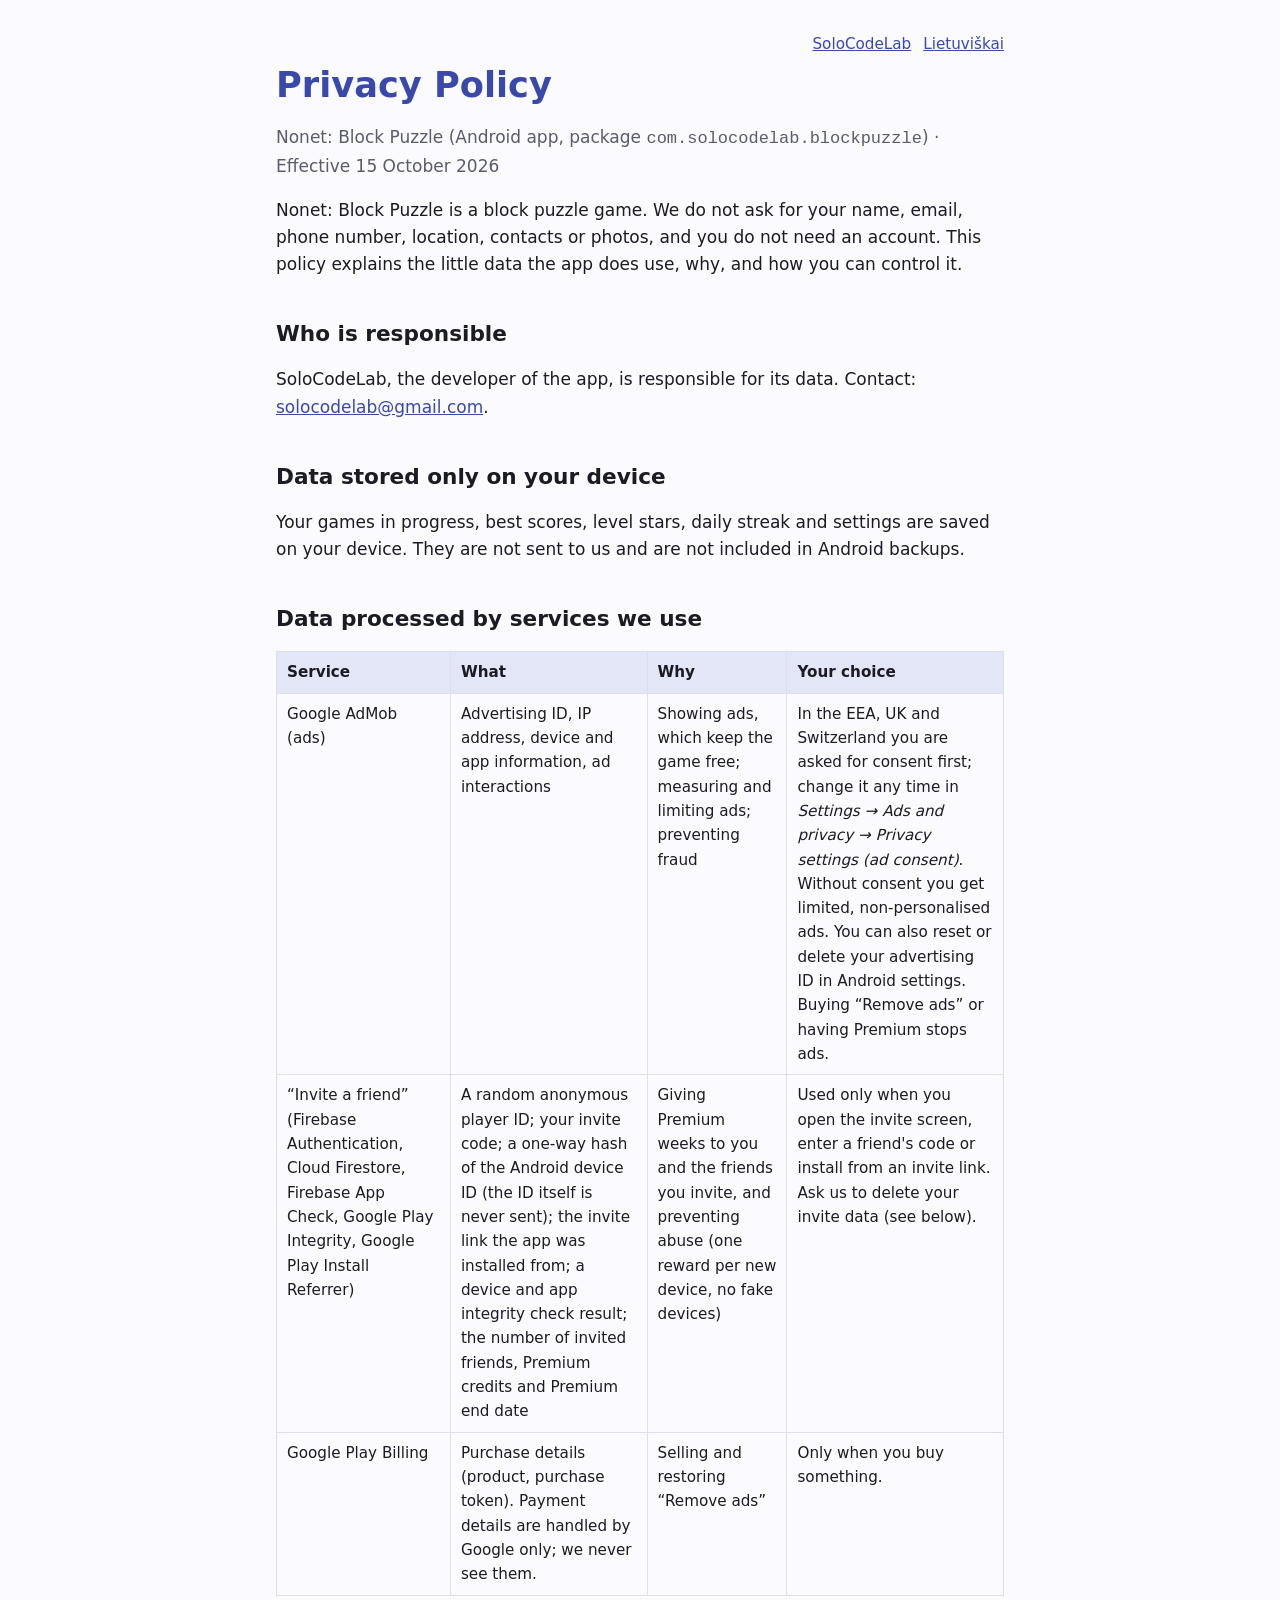
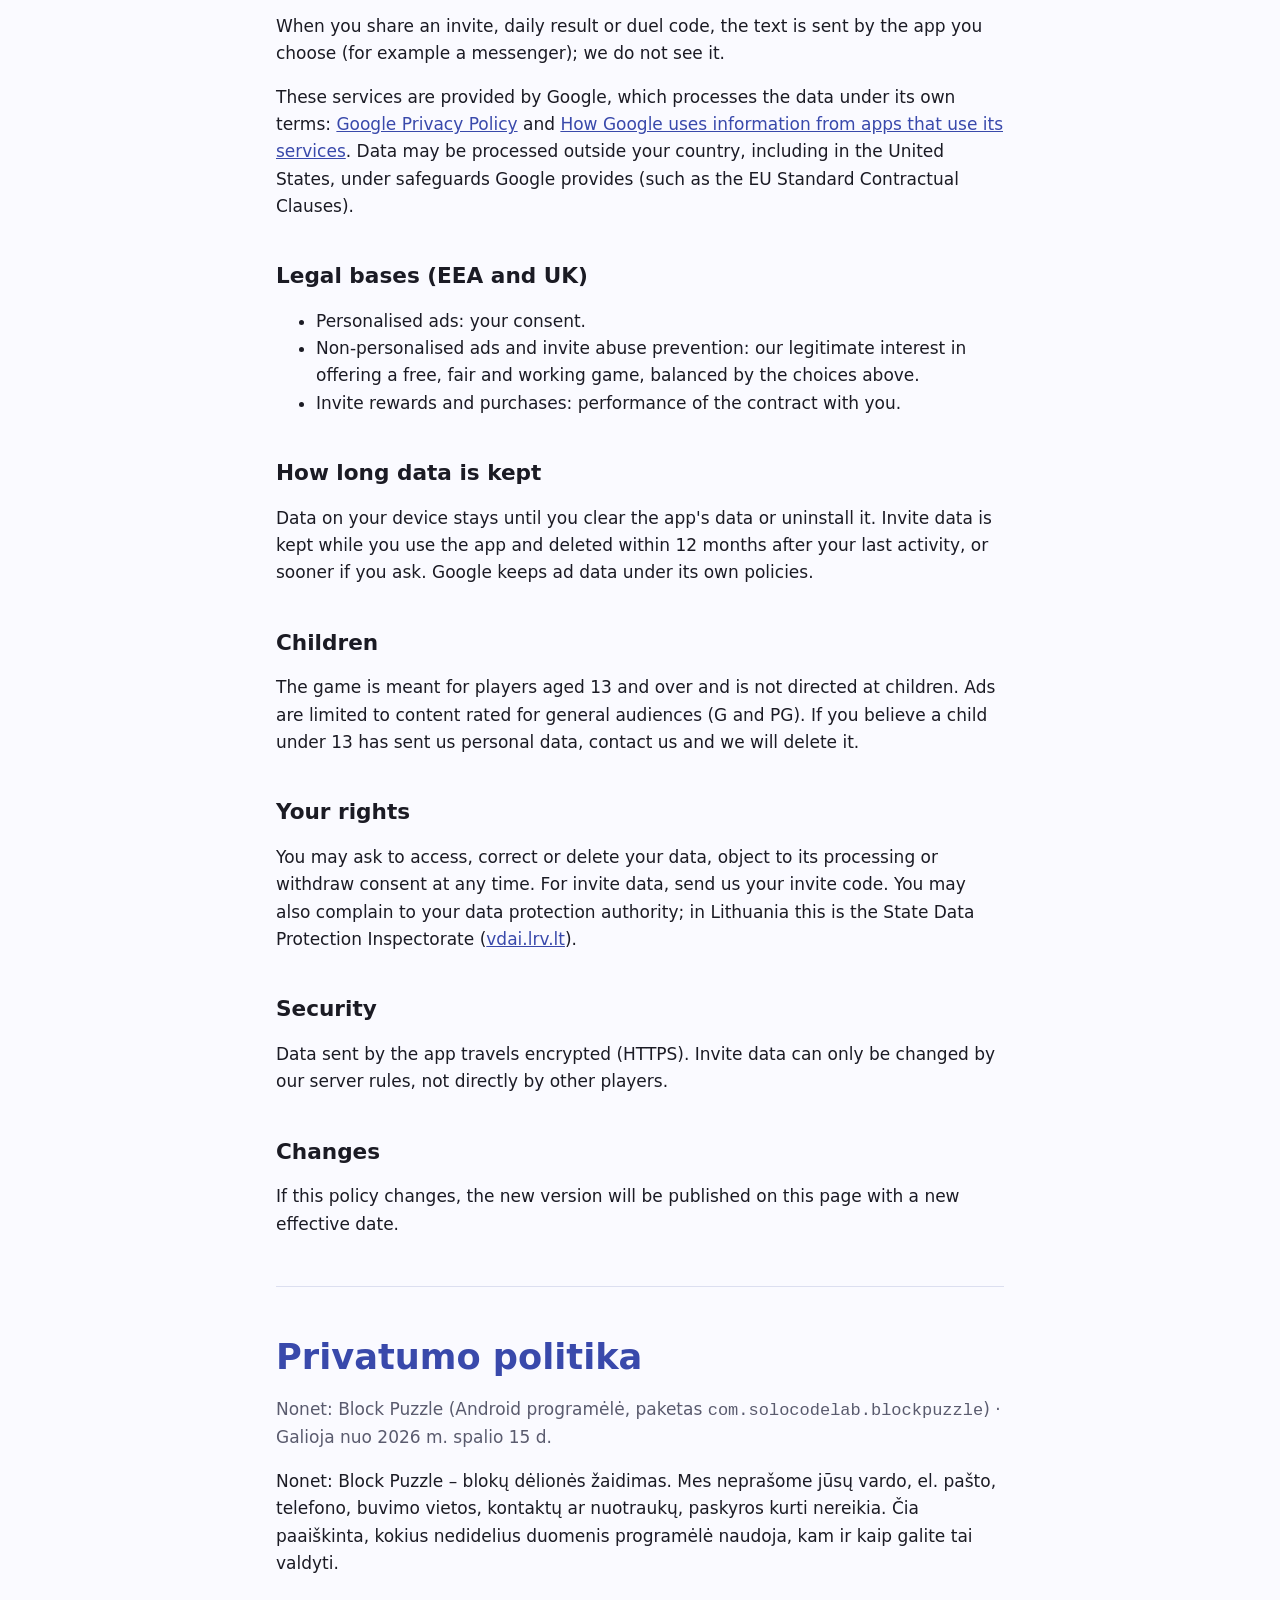
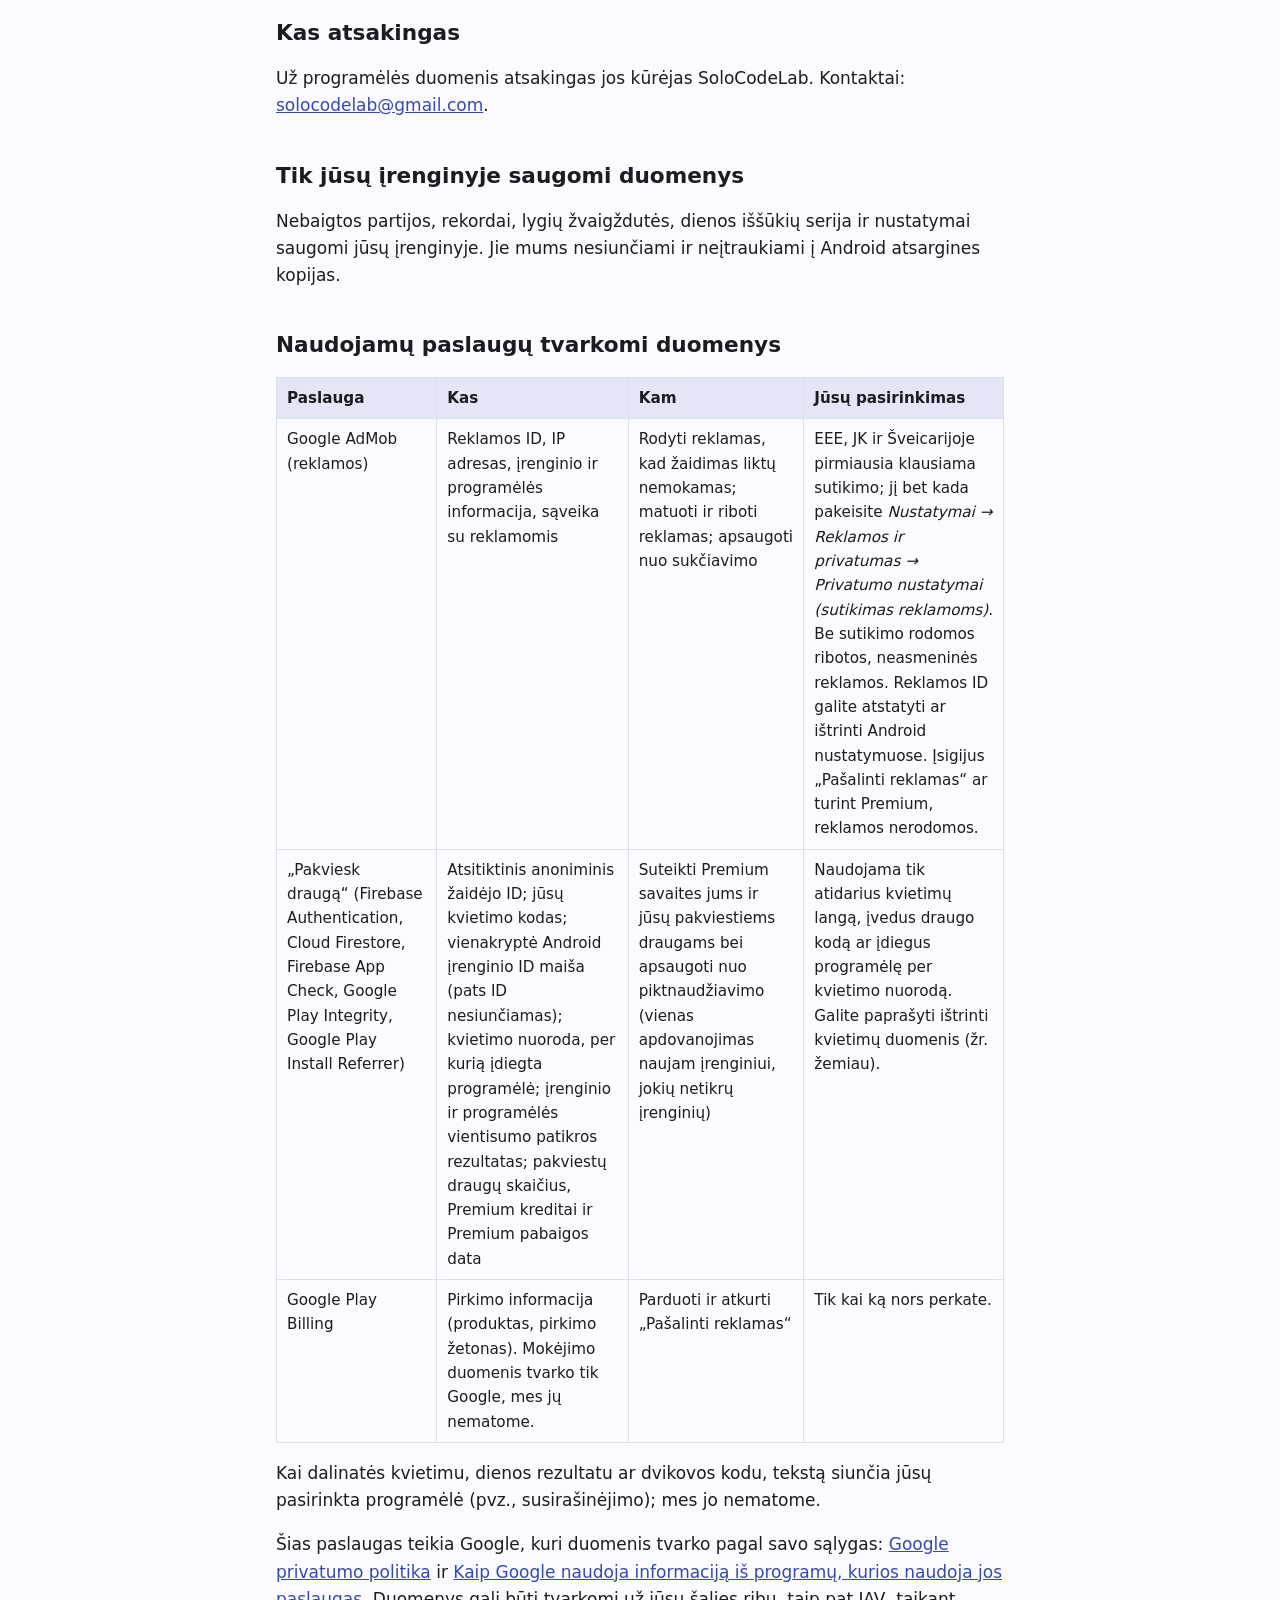
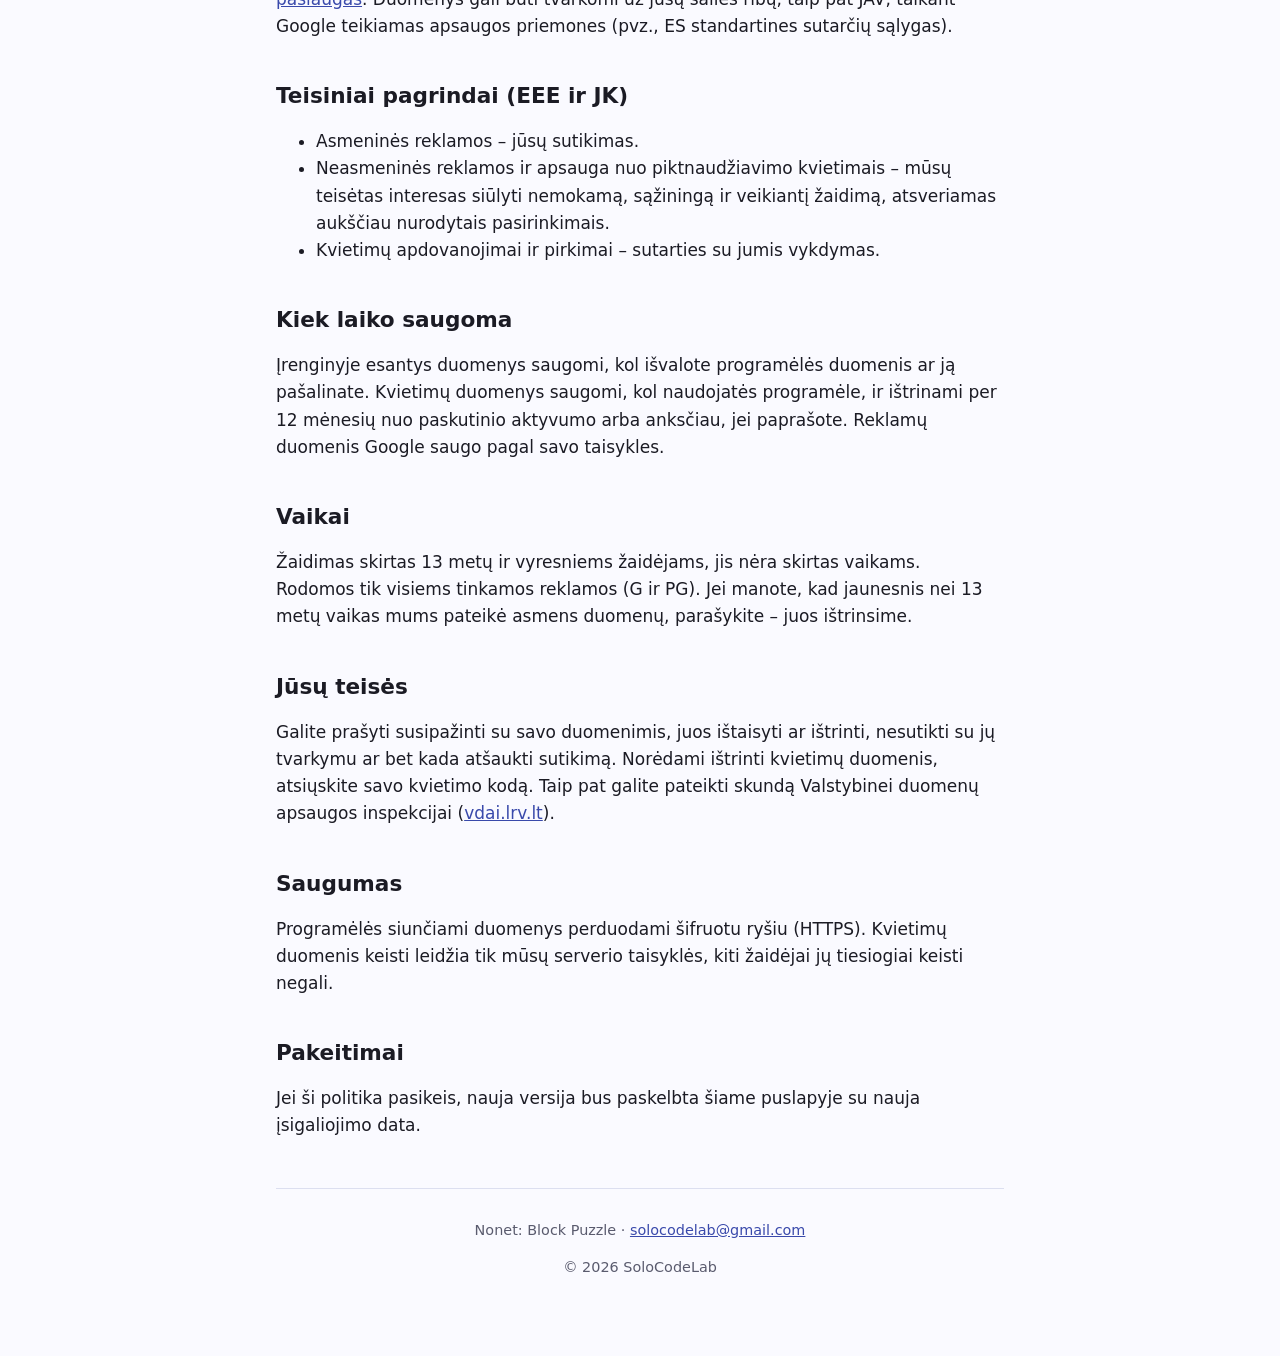
==== blocks-privacy.html @ 95dbdc1f "Privacy policy for Nonet: Block Puzzle Co-Authored-By: Claude Opus 5.5 <noreply@anthropic.com>" ====
<!doctype html>
<html lang="en">
<head>
  <meta charset="utf-8">
  <meta name="viewport" content="width=device-width, initial-scale=1">
  <title>Nonet: Block Puzzle Privacy Policy</title>
  <meta name="description" content="How the Nonet: Block Puzzle app handles your data.">
  <link rel="icon" href="favicon.png" type="image/png">
  <link rel="stylesheet" href="style.css">
</head>
<body>
<main>
  <nav class="lang"><a href="index.html">SoloCodeLab</a><a href="#lt">Lietuviškai</a></nav>

  <h1>Privacy Policy</h1>
  <p class="muted">Nonet: Block Puzzle (Android app, package <code>com.solocodelab.blockpuzzle</code>) · Effective 15 October 2026</p>

  <p>Nonet: Block Puzzle is a block puzzle game. We do not ask for your name, email, phone number,
    location, contacts or photos, and you do not need an account. This policy explains the little
    data the app does use, why, and how you can control it.</p>

  <h2>Who is responsible</h2>
  <p>SoloCodeLab, the developer of the app, is responsible for its data. Contact:
    <a href="mailto:solocodelab@gmail.com">solocodelab@gmail.com</a>.</p>

  <h2>Data stored only on your device</h2>
  <p>Your games in progress, best scores, level stars, daily streak and settings are saved on your
    device. They are not sent to us and are not included in Android backups.</p>

  <h2>Data processed by services we use</h2>
  <div class="table-wrap">
  <table>
    <tr><th>Service</th><th>What</th><th>Why</th><th>Your choice</th></tr>
    <tr>
      <td>Google AdMob (ads)</td>
      <td>Advertising ID, IP address, device and app information, ad interactions</td>
      <td>Showing ads, which keep the game free; measuring and limiting ads; preventing fraud</td>
      <td>In the EEA, UK and Switzerland you are asked for consent first; change it any time in
        <em>Settings → Ads and privacy → Privacy settings (ad consent)</em>. Without consent you get
        limited, non-personalised ads. You can also reset or delete your advertising ID in Android
        settings. Buying “Remove ads” or having Premium stops ads.</td>
    </tr>
    <tr>
      <td>“Invite a friend” (Firebase Authentication, Cloud Firestore, Firebase App Check,
        Google Play Integrity, Google Play Install Referrer)</td>
      <td>A random anonymous player ID; your invite code; a one-way hash of the Android device ID
        (the ID itself is never sent); the invite link the app was installed from; a device and app
        integrity check result; the number of invited friends, Premium credits and Premium end date</td>
      <td>Giving Premium weeks to you and the friends you invite, and preventing abuse
        (one reward per new device, no fake devices)</td>
      <td>Used only when you open the invite screen, enter a friend's code or install from an
        invite link. Ask us to delete your invite data (see below).</td>
    </tr>
    <tr>
      <td>Google Play Billing</td>
      <td>Purchase details (product, purchase token). Payment details are handled by Google only;
        we never see them.</td>
      <td>Selling and restoring “Remove ads”</td>
      <td>Only when you buy something.</td>
    </tr>
  </table>
  </div>

  <p>When you share an invite, daily result or duel code, the text is sent by the app you choose
    (for example a messenger); we do not see it.</p>

  <p>These services are provided by Google, which processes the data under its own terms:
    <a href="https://policies.google.com/privacy">Google Privacy Policy</a> and
    <a href="https://policies.google.com/technologies/partner-sites">How Google uses information
    from apps that use its services</a>. Data may be processed outside your country, including in
    the United States, under safeguards Google provides (such as the EU Standard Contractual Clauses).</p>

  <h2>Legal bases (EEA and UK)</h2>
  <ul>
    <li>Personalised ads: your consent.</li>
    <li>Non-personalised ads and invite abuse prevention: our legitimate interest in offering a free,
      fair and working game, balanced by the choices above.</li>
    <li>Invite rewards and purchases: performance of the contract with you.</li>
  </ul>

  <h2>How long data is kept</h2>
  <p>Data on your device stays until you clear the app's data or uninstall it. Invite data is kept
    while you use the app and deleted within 12 months after your last activity, or sooner if you
    ask. Google keeps ad data under its own policies.</p>

  <h2>Children</h2>
  <p>The game is meant for players aged 13 and over and is not directed at children. Ads are limited
    to content rated for general audiences (G and PG). If you believe a child under 13 has sent us
    personal data, contact us and we will delete it.</p>

  <h2>Your rights</h2>
  <p>You may ask to access, correct or delete your data, object to its processing or withdraw
    consent at any time. For invite data, send us your invite code. You may also complain to your
    data protection authority; in Lithuania this is the State Data Protection Inspectorate
    (<a href="https://vdai.lrv.lt">vdai.lrv.lt</a>).</p>

  <h2>Security</h2>
  <p>Data sent by the app travels encrypted (HTTPS). Invite data can only be changed by our server
    rules, not directly by other players.</p>

  <h2>Changes</h2>
  <p>If this policy changes, the new version will be published on this page with a new effective date.</p>

  <hr>

  <h1 id="lt">Privatumo politika</h1>
  <p class="muted">Nonet: Block Puzzle (Android programėlė, paketas <code>com.solocodelab.blockpuzzle</code>) · Galioja nuo 2026 m. spalio 15 d.</p>

  <p>Nonet: Block Puzzle – blokų dėlionės žaidimas. Mes neprašome jūsų vardo, el. pašto, telefono,
    buvimo vietos, kontaktų ar nuotraukų, paskyros kurti nereikia. Čia paaiškinta, kokius nedidelius
    duomenis programėlė naudoja, kam ir kaip galite tai valdyti.</p>

  <h2>Kas atsakingas</h2>
  <p>Už programėlės duomenis atsakingas jos kūrėjas SoloCodeLab. Kontaktai:
    <a href="mailto:solocodelab@gmail.com">solocodelab@gmail.com</a>.</p>

  <h2>Tik jūsų įrenginyje saugomi duomenys</h2>
  <p>Nebaigtos partijos, rekordai, lygių žvaigždutės, dienos iššūkių serija ir nustatymai saugomi
    jūsų įrenginyje. Jie mums nesiunčiami ir neįtraukiami į Android atsargines kopijas.</p>

  <h2>Naudojamų paslaugų tvarkomi duomenys</h2>
  <div class="table-wrap">
  <table>
    <tr><th>Paslauga</th><th>Kas</th><th>Kam</th><th>Jūsų pasirinkimas</th></tr>
    <tr>
      <td>Google AdMob (reklamos)</td>
      <td>Reklamos ID, IP adresas, įrenginio ir programėlės informacija, sąveika su reklamomis</td>
      <td>Rodyti reklamas, kad žaidimas liktų nemokamas; matuoti ir riboti reklamas; apsaugoti nuo sukčiavimo</td>
      <td>EEE, JK ir Šveicarijoje pirmiausia klausiama sutikimo; jį bet kada pakeisite
        <em>Nustatymai → Reklamos ir privatumas → Privatumo nustatymai (sutikimas reklamoms)</em>.
        Be sutikimo rodomos ribotos, neasmeninės reklamos. Reklamos ID galite atstatyti ar ištrinti
        Android nustatymuose. Įsigijus „Pašalinti reklamas“ ar turint Premium, reklamos nerodomos.</td>
    </tr>
    <tr>
      <td>„Pakviesk draugą“ (Firebase Authentication, Cloud Firestore, Firebase App Check,
        Google Play Integrity, Google Play Install Referrer)</td>
      <td>Atsitiktinis anoniminis žaidėjo ID; jūsų kvietimo kodas; vienakryptė Android įrenginio ID
        maiša (pats ID nesiunčiamas); kvietimo nuoroda, per kurią įdiegta programėlė; įrenginio ir
        programėlės vientisumo patikros rezultatas; pakviestų draugų skaičius, Premium kreditai ir
        Premium pabaigos data</td>
      <td>Suteikti Premium savaites jums ir jūsų pakviestiems draugams bei apsaugoti nuo
        piktnaudžiavimo (vienas apdovanojimas naujam įrenginiui, jokių netikrų įrenginių)</td>
      <td>Naudojama tik atidarius kvietimų langą, įvedus draugo kodą ar įdiegus programėlę per
        kvietimo nuorodą. Galite paprašyti ištrinti kvietimų duomenis (žr. žemiau).</td>
    </tr>
    <tr>
      <td>Google Play Billing</td>
      <td>Pirkimo informacija (produktas, pirkimo žetonas). Mokėjimo duomenis tvarko tik Google, mes jų nematome.</td>
      <td>Parduoti ir atkurti „Pašalinti reklamas“</td>
      <td>Tik kai ką nors perkate.</td>
    </tr>
  </table>
  </div>

  <p>Kai dalinatės kvietimu, dienos rezultatu ar dvikovos kodu, tekstą siunčia jūsų pasirinkta
    programėlė (pvz., susirašinėjimo); mes jo nematome.</p>

  <p>Šias paslaugas teikia Google, kuri duomenis tvarko pagal savo sąlygas:
    <a href="https://policies.google.com/privacy">Google privatumo politika</a> ir
    <a href="https://policies.google.com/technologies/partner-sites">Kaip Google naudoja informaciją
    iš programų, kurios naudoja jos paslaugas</a>. Duomenys gali būti tvarkomi už jūsų šalies ribų,
    taip pat JAV, taikant Google teikiamas apsaugos priemones (pvz., ES standartines sutarčių sąlygas).</p>

  <h2>Teisiniai pagrindai (EEE ir JK)</h2>
  <ul>
    <li>Asmeninės reklamos – jūsų sutikimas.</li>
    <li>Neasmeninės reklamos ir apsauga nuo piktnaudžiavimo kvietimais – mūsų teisėtas interesas
      siūlyti nemokamą, sąžiningą ir veikiantį žaidimą, atsveriamas aukščiau nurodytais pasirinkimais.</li>
    <li>Kvietimų apdovanojimai ir pirkimai – sutarties su jumis vykdymas.</li>
  </ul>

  <h2>Kiek laiko saugoma</h2>
  <p>Įrenginyje esantys duomenys saugomi, kol išvalote programėlės duomenis ar ją pašalinate.
    Kvietimų duomenys saugomi, kol naudojatės programėle, ir ištrinami per 12 mėnesių nuo
    paskutinio aktyvumo arba anksčiau, jei paprašote. Reklamų duomenis Google saugo pagal savo taisykles.</p>

  <h2>Vaikai</h2>
  <p>Žaidimas skirtas 13 metų ir vyresniems žaidėjams, jis nėra skirtas vaikams. Rodomos tik visiems
    tinkamos reklamos (G ir PG). Jei manote, kad jaunesnis nei 13 metų vaikas mums pateikė asmens
    duomenų, parašykite – juos ištrinsime.</p>

  <h2>Jūsų teisės</h2>
  <p>Galite prašyti susipažinti su savo duomenimis, juos ištaisyti ar ištrinti, nesutikti su jų
    tvarkymu ar bet kada atšaukti sutikimą. Norėdami ištrinti kvietimų duomenis, atsiųskite savo
    kvietimo kodą. Taip pat galite pateikti skundą Valstybinei duomenų apsaugos inspekcijai
    (<a href="https://vdai.lrv.lt">vdai.lrv.lt</a>).</p>

  <h2>Saugumas</h2>
  <p>Programėlės siunčiami duomenys perduodami šifruotu ryšiu (HTTPS). Kvietimų duomenis keisti
    leidžia tik mūsų serverio taisyklės, kiti žaidėjai jų tiesiogiai keisti negali.</p>

  <h2>Pakeitimai</h2>
  <p>Jei ši politika pasikeis, nauja versija bus paskelbta šiame puslapyje su nauja įsigaliojimo data.</p>

  <footer>
    <p>Nonet: Block Puzzle · <a href="mailto:solocodelab@gmail.com">solocodelab@gmail.com</a></p>
    <p>© 2026 SoloCodeLab</p>
  </footer>
</main>
</body>
</html>
---- style.css ----
:root {
  --bg: #fafaff;
  --surface: #ffffff;
  --text: #1b1b24;
  --muted: #5a5b6e;
  --primary: #3949ab;
  --primary-soft: #e3e6f7;
  --gold: #ffc107;
  --line: #dcdff0;
}
@media (prefers-color-scheme: dark) {
  :root {
    --bg: #12131c;
    --surface: #1b1d2a;
    --text: #e8e8f2;
    --muted: #a4a6bc;
    --primary: #9fa8ff;
    --primary-soft: #262a45;
    --line: #2e3147;
  }
}
* { box-sizing: border-box; }
body {
  margin: 0;
  background: var(--bg);
  color: var(--text);
  font: 17px/1.6 system-ui, -apple-system, "Segoe UI", Roboto, sans-serif;
}
main { max-width: 760px; margin: 0 auto; padding: 32px 16px 64px; }
a { color: var(--primary); }
h1, h2, h3 { line-height: 1.25; }
h1 { font-size: 2.2rem; margin: 0.2em 0; color: var(--primary); }
h2 { font-size: 1.35rem; margin-top: 2em; }
h3 { font-size: 1.1rem; margin-top: 1.5em; }
.muted { color: var(--muted); }
.hero { text-align: center; padding: 24px 0 8px; }
.hero img { width: 128px; height: 128px; border-radius: 28px; box-shadow: 0 6px 24px rgb(57 73 171 / 0.25); }
.tagline { font-size: 1.2rem; color: var(--muted); margin: 0; }
.badge {
  display: inline-block; margin-top: 20px; padding: 10px 20px; border-radius: 999px;
  background: var(--primary-soft); color: var(--text); font-weight: 600;
}
.cards { display: grid; grid-template-columns: repeat(auto-fit, minmax(210px, 1fr)); gap: 14px; margin-top: 32px; }
.card { background: var(--surface); border: 1px solid var(--line); border-radius: 16px; padding: 16px 18px; }
.card h3 { margin: 0 0 4px; font-size: 1.05rem; }
.card p { margin: 0; color: var(--muted); font-size: 0.95rem; }
.card .dot { display: inline-block; width: 10px; height: 10px; border-radius: 3px; background: var(--gold); margin-right: 8px; }
nav.lang { display: flex; gap: 12px; justify-content: flex-end; font-size: 0.95rem; }
table { border-collapse: collapse; width: 100%; font-size: 0.95rem; }
th, td { border: 1px solid var(--line); padding: 8px 10px; text-align: left; vertical-align: top; }
th { background: var(--primary-soft); }
.table-wrap { overflow-x: auto; }
footer { margin-top: 48px; padding-top: 16px; border-top: 1px solid var(--line); color: var(--muted); font-size: 0.9rem; text-align: center; }
hr { border: 0; border-top: 1px solid var(--line); margin: 48px 0; }
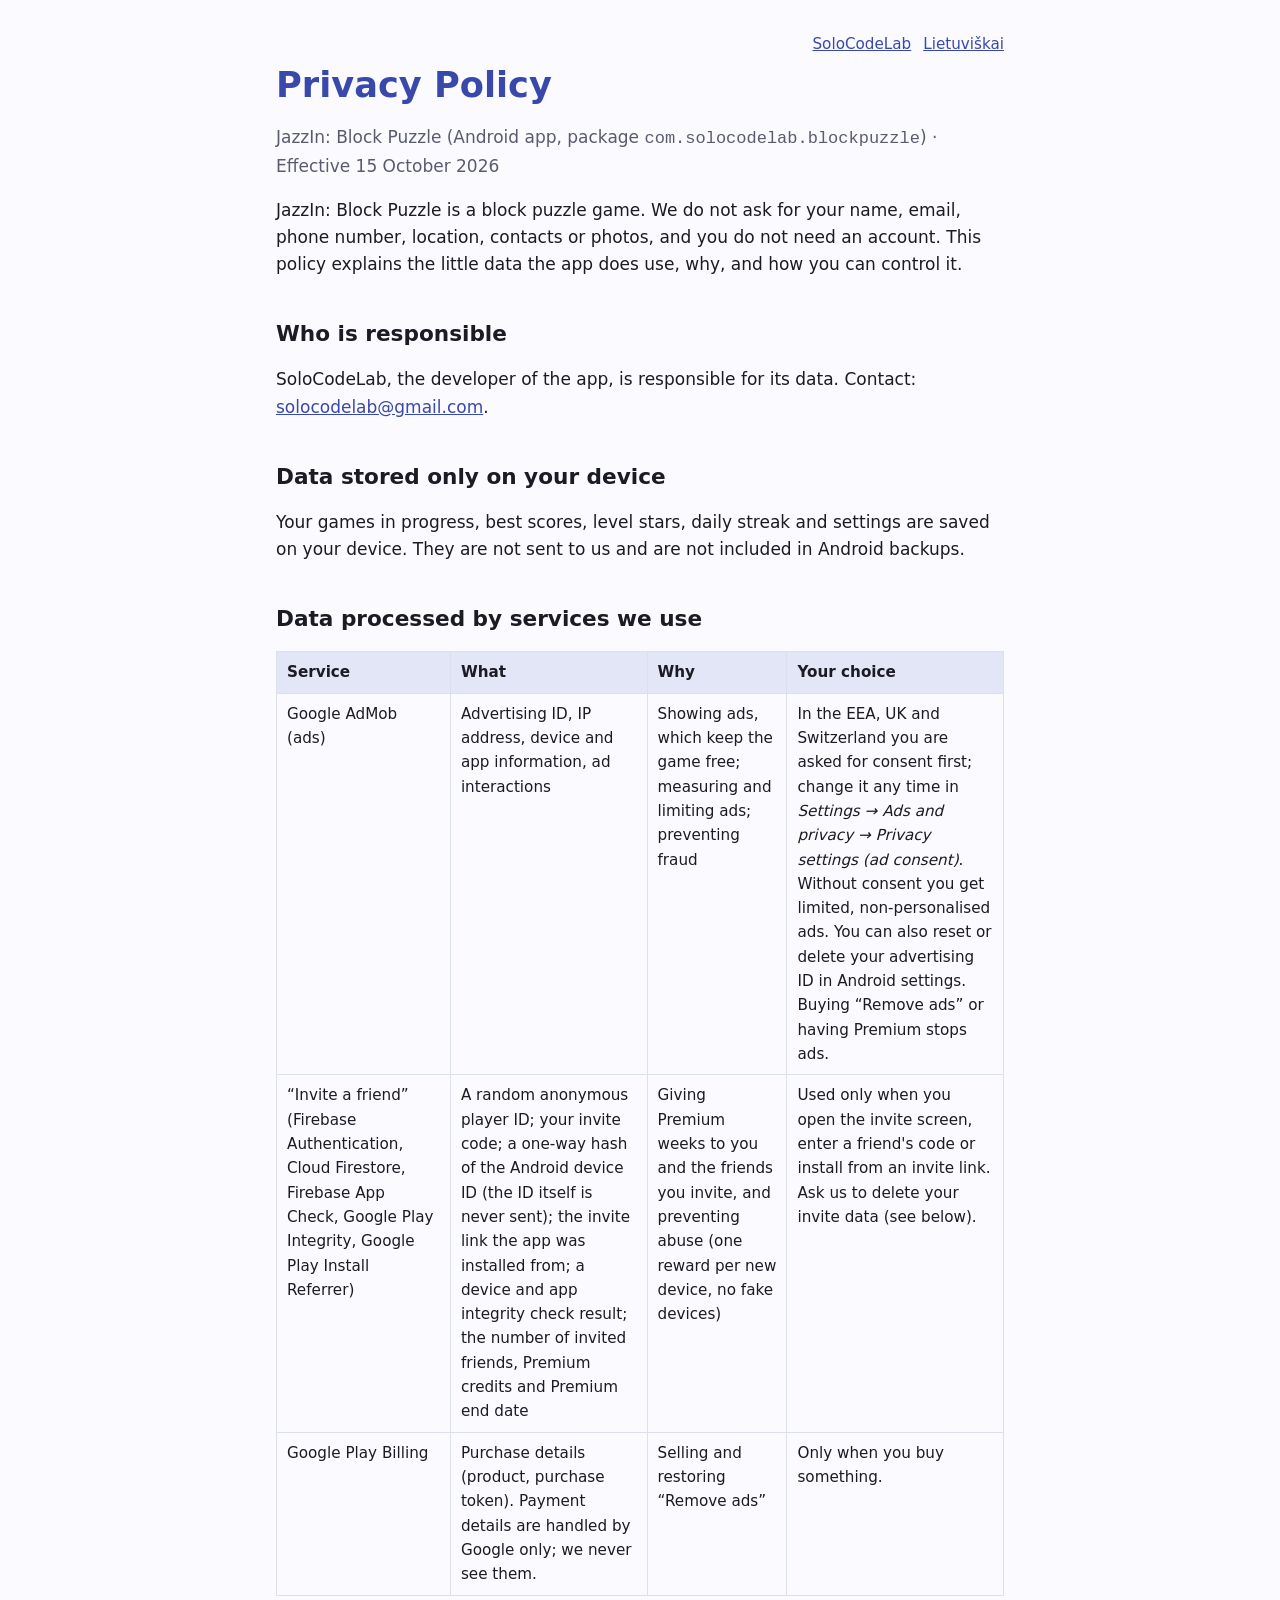
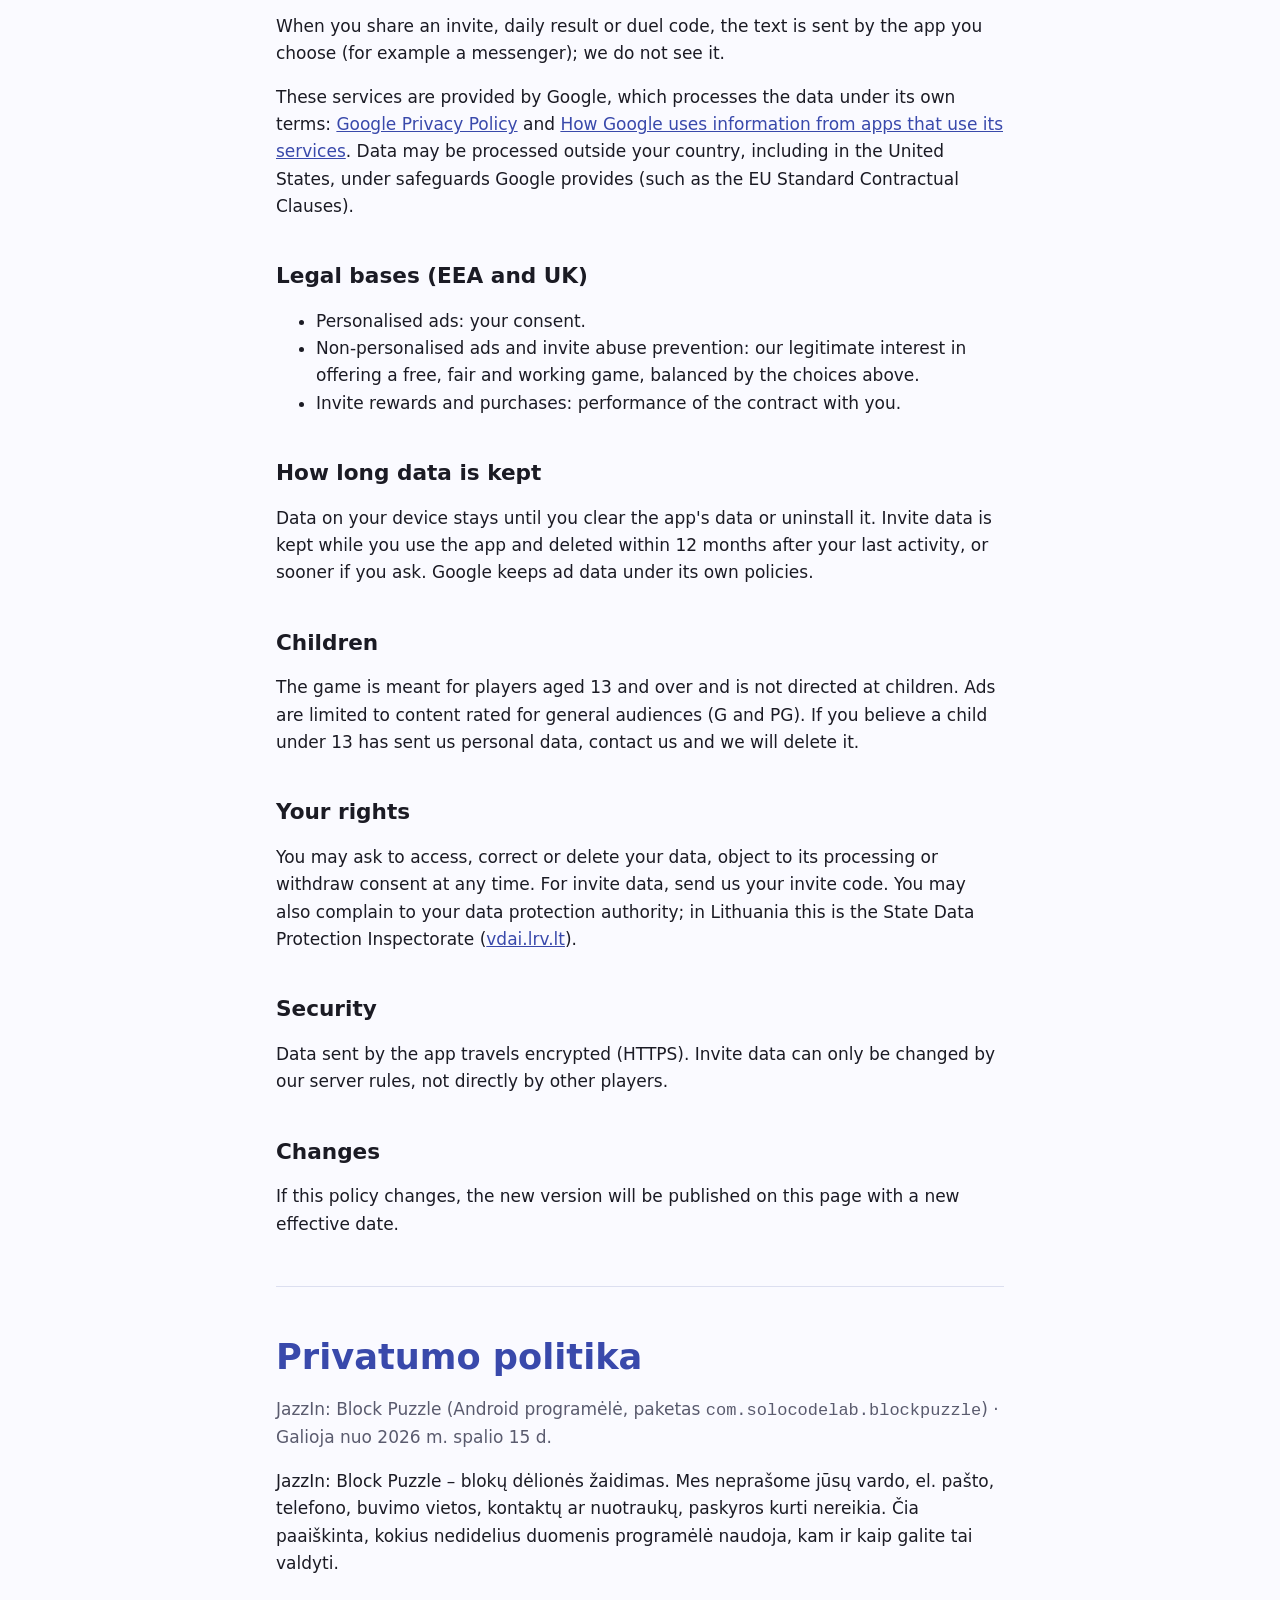
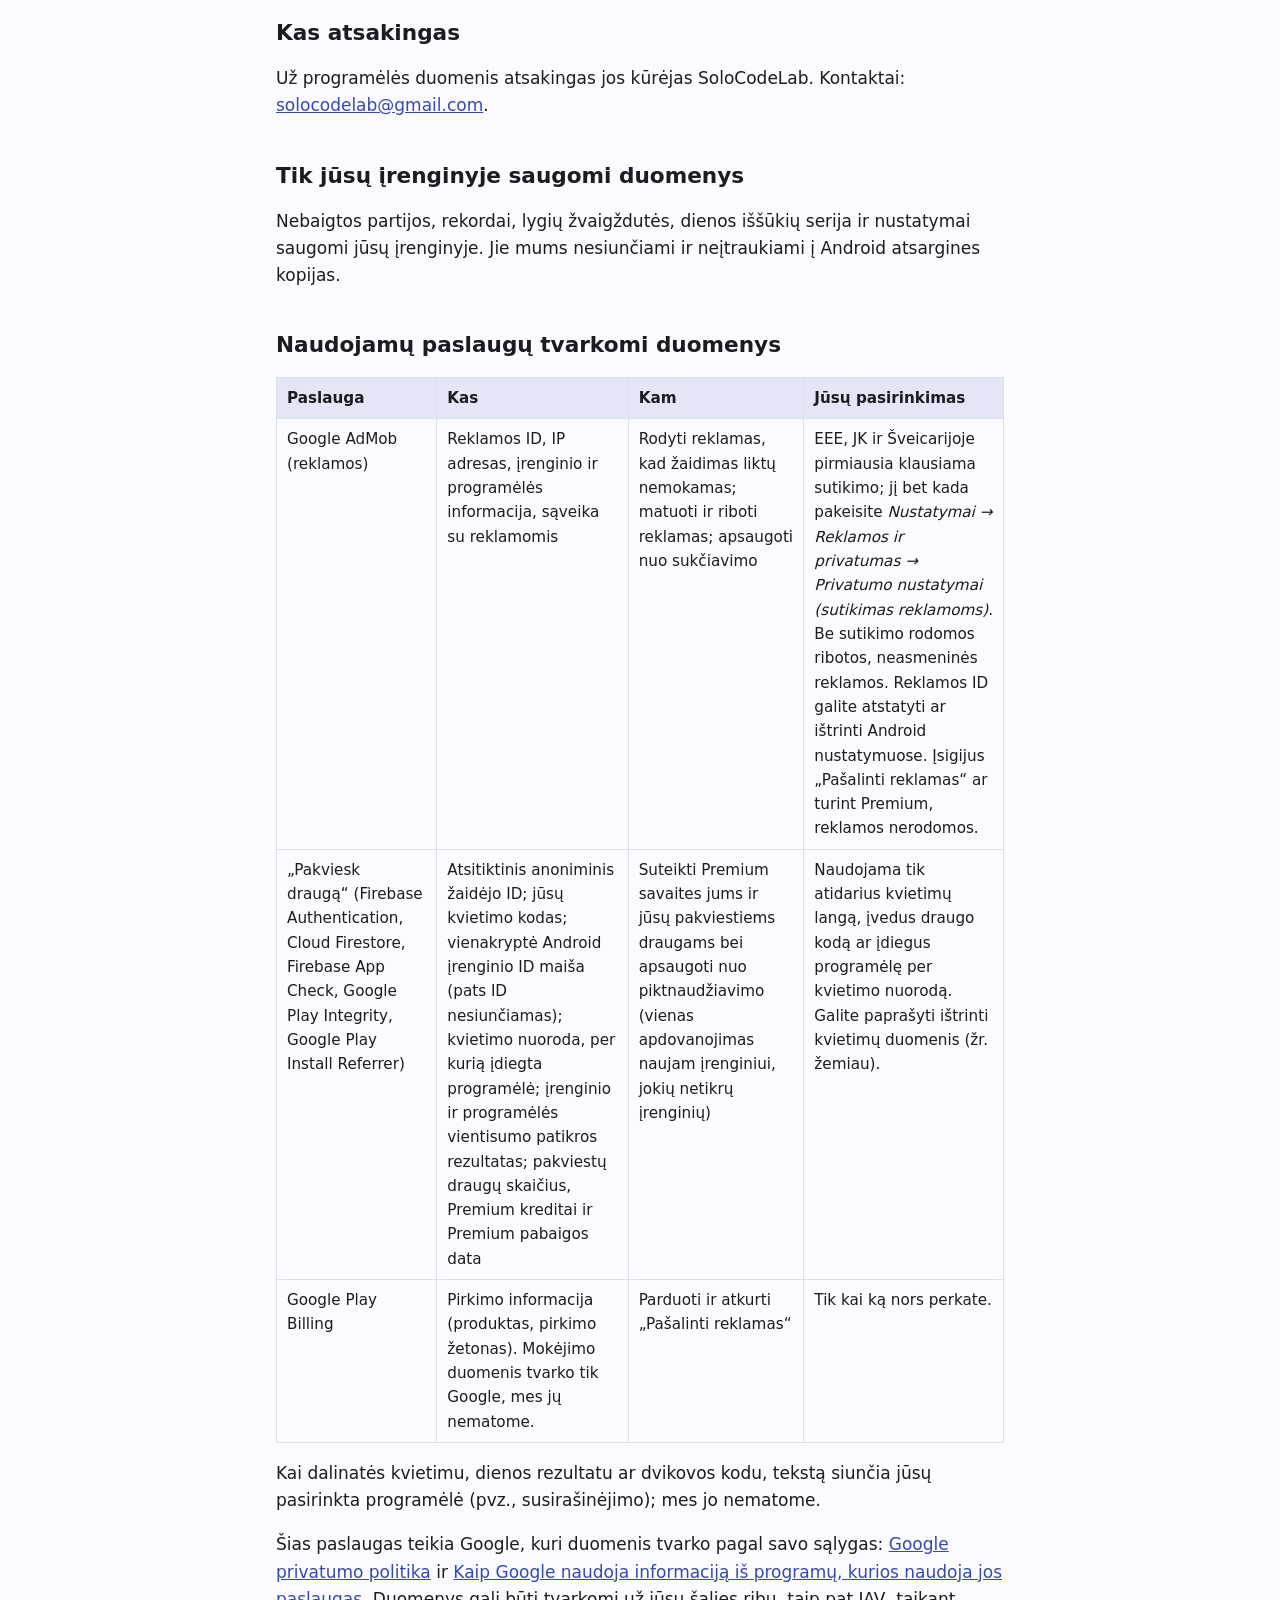
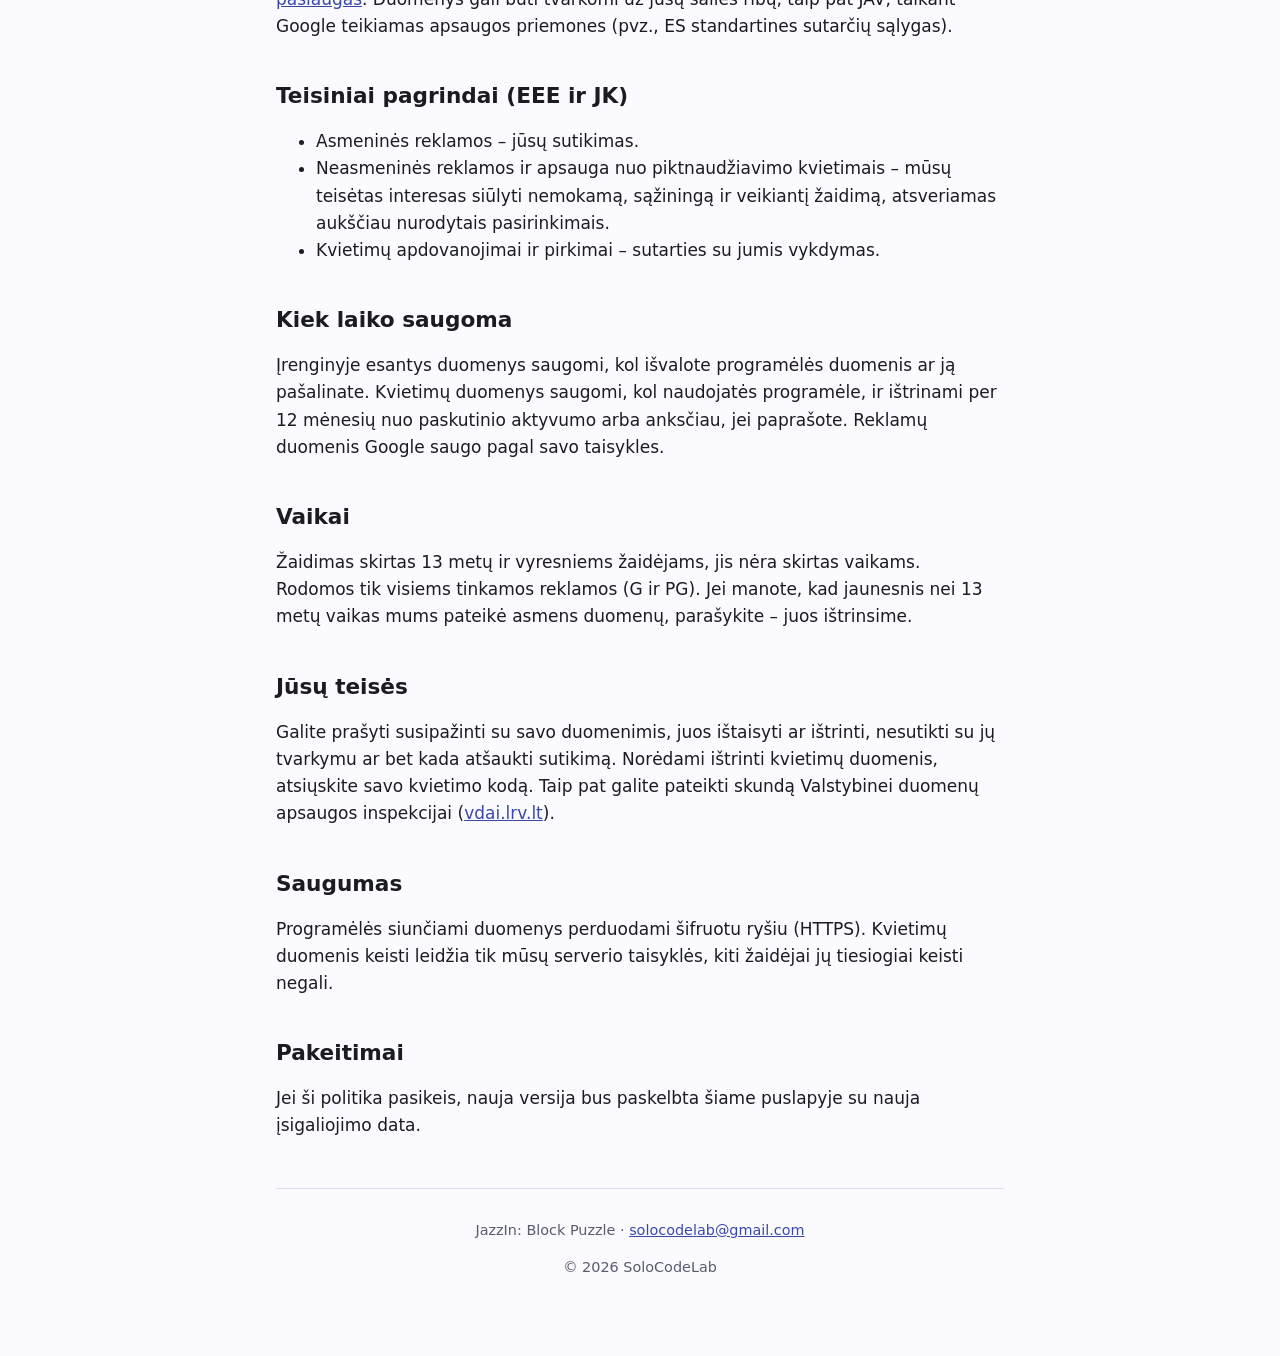
==== commit dcc4893c: "Privacy policy: rename app to JazzIn: Block Puzzle Co-Authored-By: Claude Sonnet 5.5 <noreply@anthro" ====
--- a/blocks-privacy.html
+++ b/blocks-privacy.html
@@ -3,8 +3,8 @@
 <head>
   <meta charset="utf-8">
   <meta name="viewport" content="width=device-width, initial-scale=1">
-  <title>Nonet: Block Puzzle Privacy Policy</title>
-  <meta name="description" content="How the Nonet: Block Puzzle app handles your data.">
+  <title>JazzIn: Block Puzzle Privacy Policy</title>
+  <meta name="description" content="How the JazzIn: Block Puzzle app handles your data.">
   <link rel="icon" href="favicon.png" type="image/png">
   <link rel="stylesheet" href="style.css">
 </head>
@@ -13,9 +13,9 @@
   <nav class="lang"><a href="index.html">SoloCodeLab</a><a href="#lt">Lietuviškai</a></nav>
 
   <h1>Privacy Policy</h1>
-  <p class="muted">Nonet: Block Puzzle (Android app, package <code>com.solocodelab.blockpuzzle</code>) · Effective 15 October 2026</p>
-
-  <p>Nonet: Block Puzzle is a block puzzle game. We do not ask for your name, email, phone number,
+  <p class="muted">JazzIn: Block Puzzle (Android app, package <code>com.solocodelab.blockpuzzle</code>) · Effective 15 October 2026</p>
+
+  <p>JazzIn: Block Puzzle is a block puzzle game. We do not ask for your name, email, phone number,
     location, contacts or photos, and you do not need an account. This policy explains the little
     data the app does use, why, and how you can control it.</p>
 
@@ -104,9 +104,9 @@
   <hr>
 
   <h1 id="lt">Privatumo politika</h1>
-  <p class="muted">Nonet: Block Puzzle (Android programėlė, paketas <code>com.solocodelab.blockpuzzle</code>) · Galioja nuo 2026 m. spalio 15 d.</p>
-
-  <p>Nonet: Block Puzzle – blokų dėlionės žaidimas. Mes neprašome jūsų vardo, el. pašto, telefono,
+  <p class="muted">JazzIn: Block Puzzle (Android programėlė, paketas <code>com.solocodelab.blockpuzzle</code>) · Galioja nuo 2026 m. spalio 15 d.</p>
+
+  <p>JazzIn: Block Puzzle – blokų dėlionės žaidimas. Mes neprašome jūsų vardo, el. pašto, telefono,
     buvimo vietos, kontaktų ar nuotraukų, paskyros kurti nereikia. Čia paaiškinta, kokius nedidelius
     duomenis programėlė naudoja, kam ir kaip galite tai valdyti.</p>
 
@@ -193,7 +193,7 @@
   <p>Jei ši politika pasikeis, nauja versija bus paskelbta šiame puslapyje su nauja įsigaliojimo data.</p>
 
   <footer>
-    <p>Nonet: Block Puzzle · <a href="mailto:solocodelab@gmail.com">solocodelab@gmail.com</a></p>
+    <p>JazzIn: Block Puzzle · <a href="mailto:solocodelab@gmail.com">solocodelab@gmail.com</a></p>
     <p>© 2026 SoloCodeLab</p>
   </footer>
 </main>
--- a/style.css
+++ b/style.css
@@ -40,6 +40,8 @@
   display: inline-block; margin-top: 20px; padding: 10px 20px; border-radius: 999px;
   background: var(--primary-soft); color: var(--text); font-weight: 600;
 }
+a.badge { text-decoration: none; }
+a.badge:hover { filter: brightness(0.95); }
 .cards { display: grid; grid-template-columns: repeat(auto-fit, minmax(210px, 1fr)); gap: 14px; margin-top: 32px; }
 .card { background: var(--surface); border: 1px solid var(--line); border-radius: 16px; padding: 16px 18px; }
 .card h3 { margin: 0 0 4px; font-size: 1.05rem; }
@@ -52,3 +54,9 @@
 .table-wrap { overflow-x: auto; }
 footer { margin-top: 48px; padding-top: 16px; border-top: 1px solid var(--line); color: var(--muted); font-size: 0.9rem; text-align: center; }
 hr { border: 0; border-top: 1px solid var(--line); margin: 48px 0; }
+.video { margin-top: 32px; text-align: center; }
+.video-frame { position: relative; aspect-ratio: 16 / 9; border-radius: 16px; overflow: hidden; border: 1px solid var(--line); background: #000; }
+.video-frame iframe { position: absolute; inset: 0; width: 100%; height: 100%; border: 0; }
+.video p { margin: 8px 0 0; font-size: 0.95rem; }
+.banner { margin: 28px 0 0; text-align: center; }
+.banner img { width: 100%; height: auto; border-radius: 16px; border: 1px solid var(--line); box-shadow: 0 6px 24px rgb(57 73 171 / 0.2); }
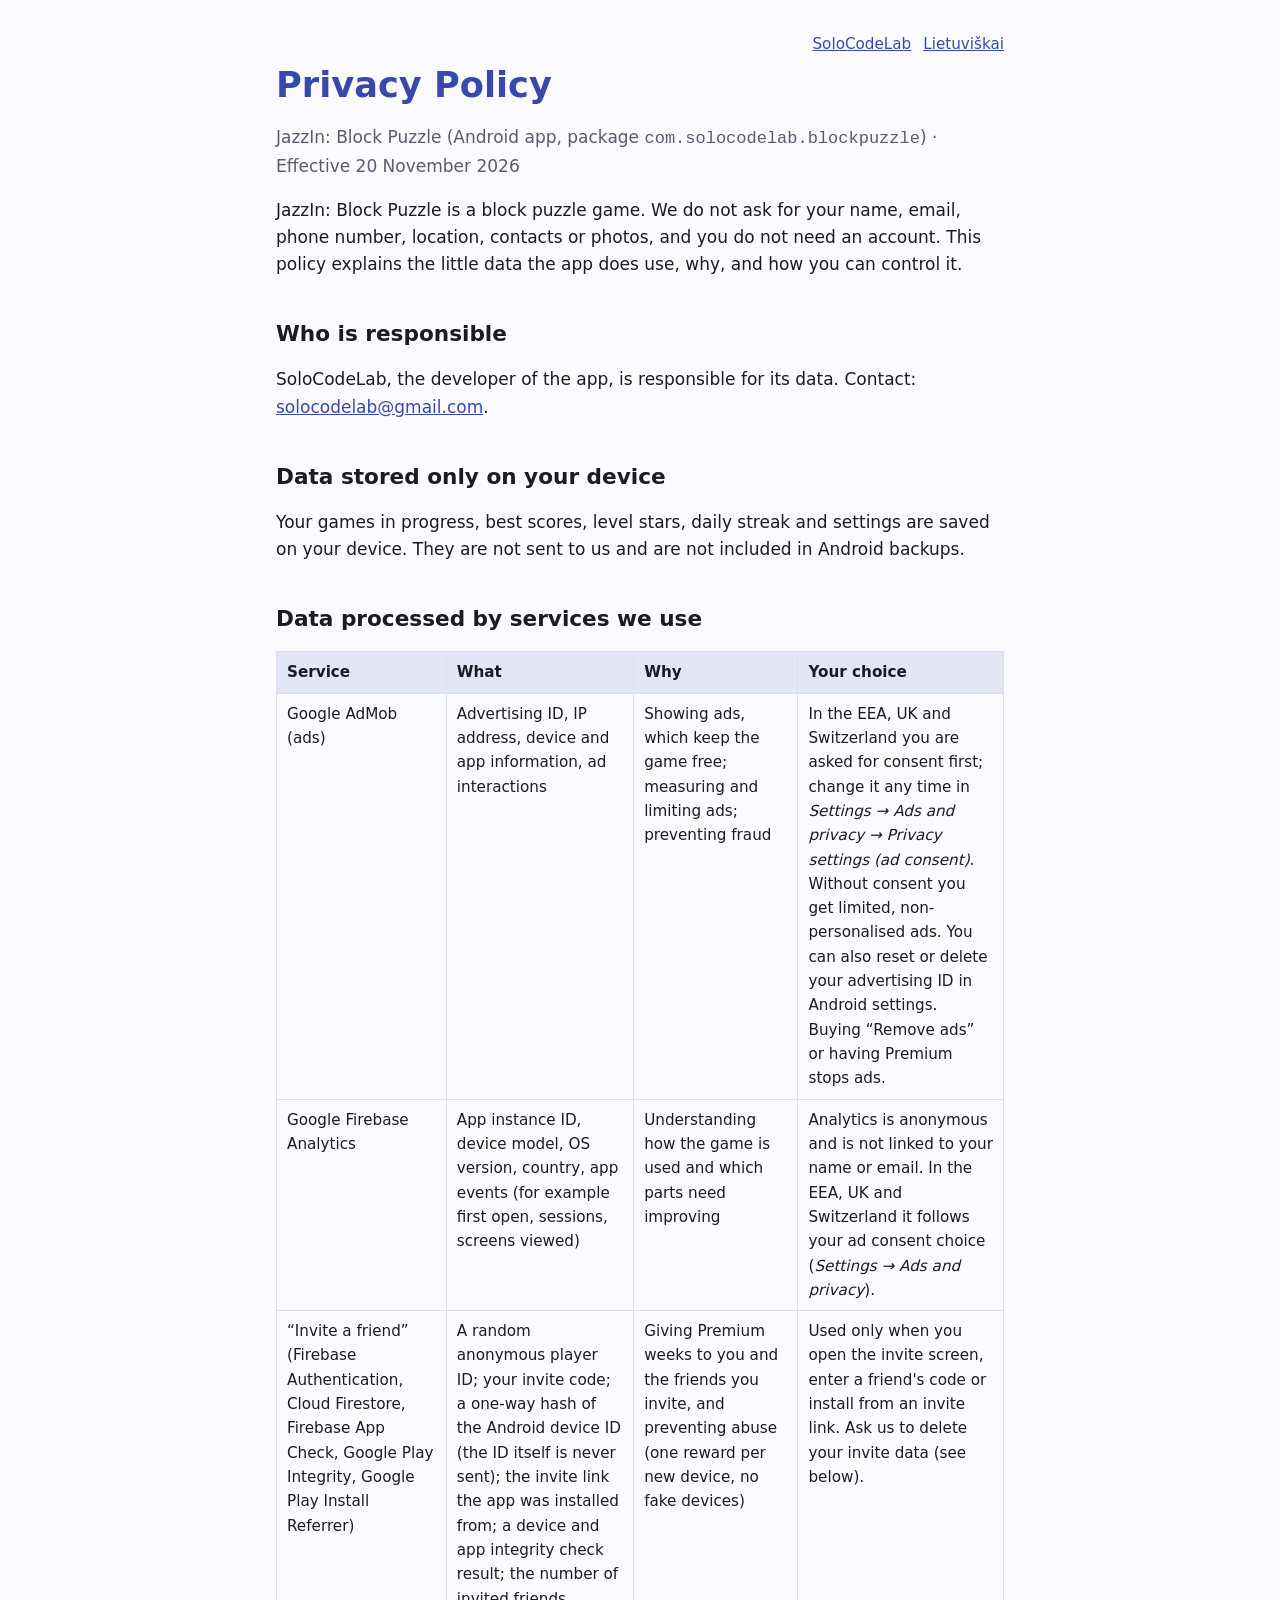
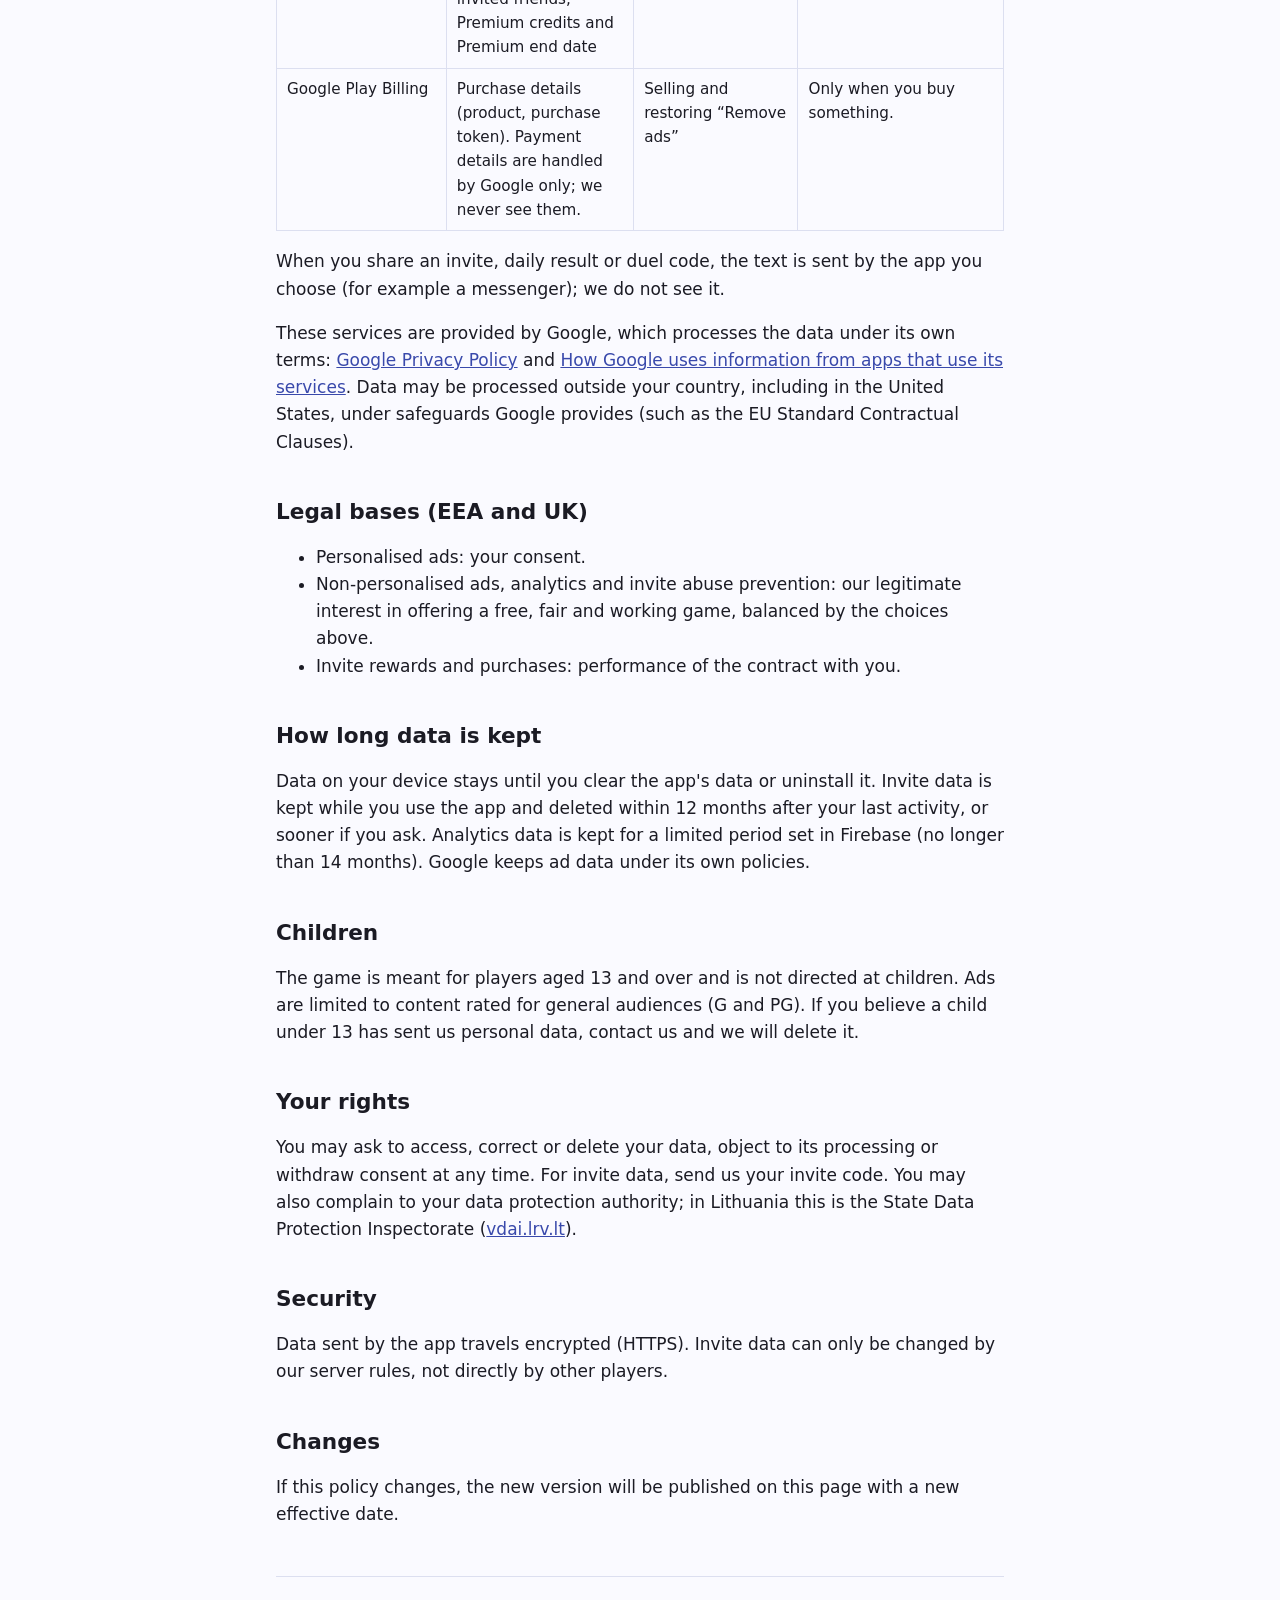
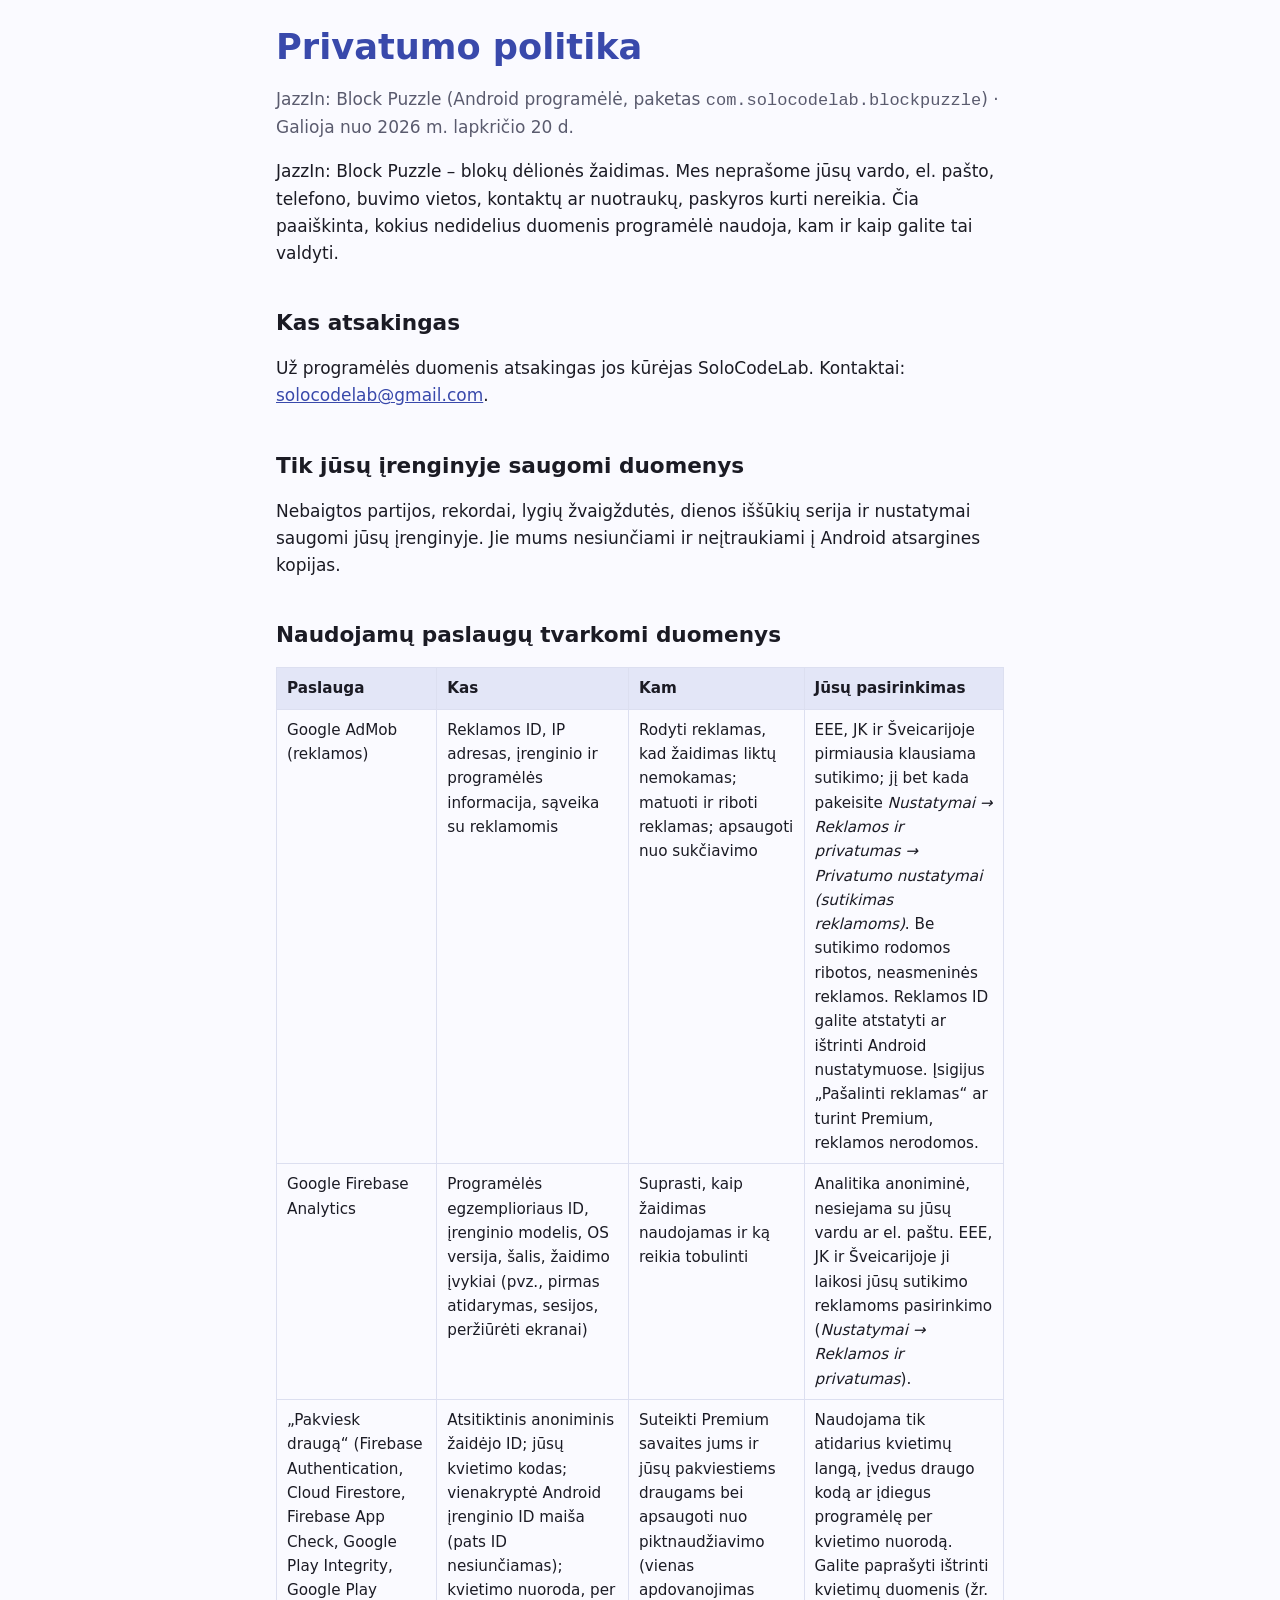
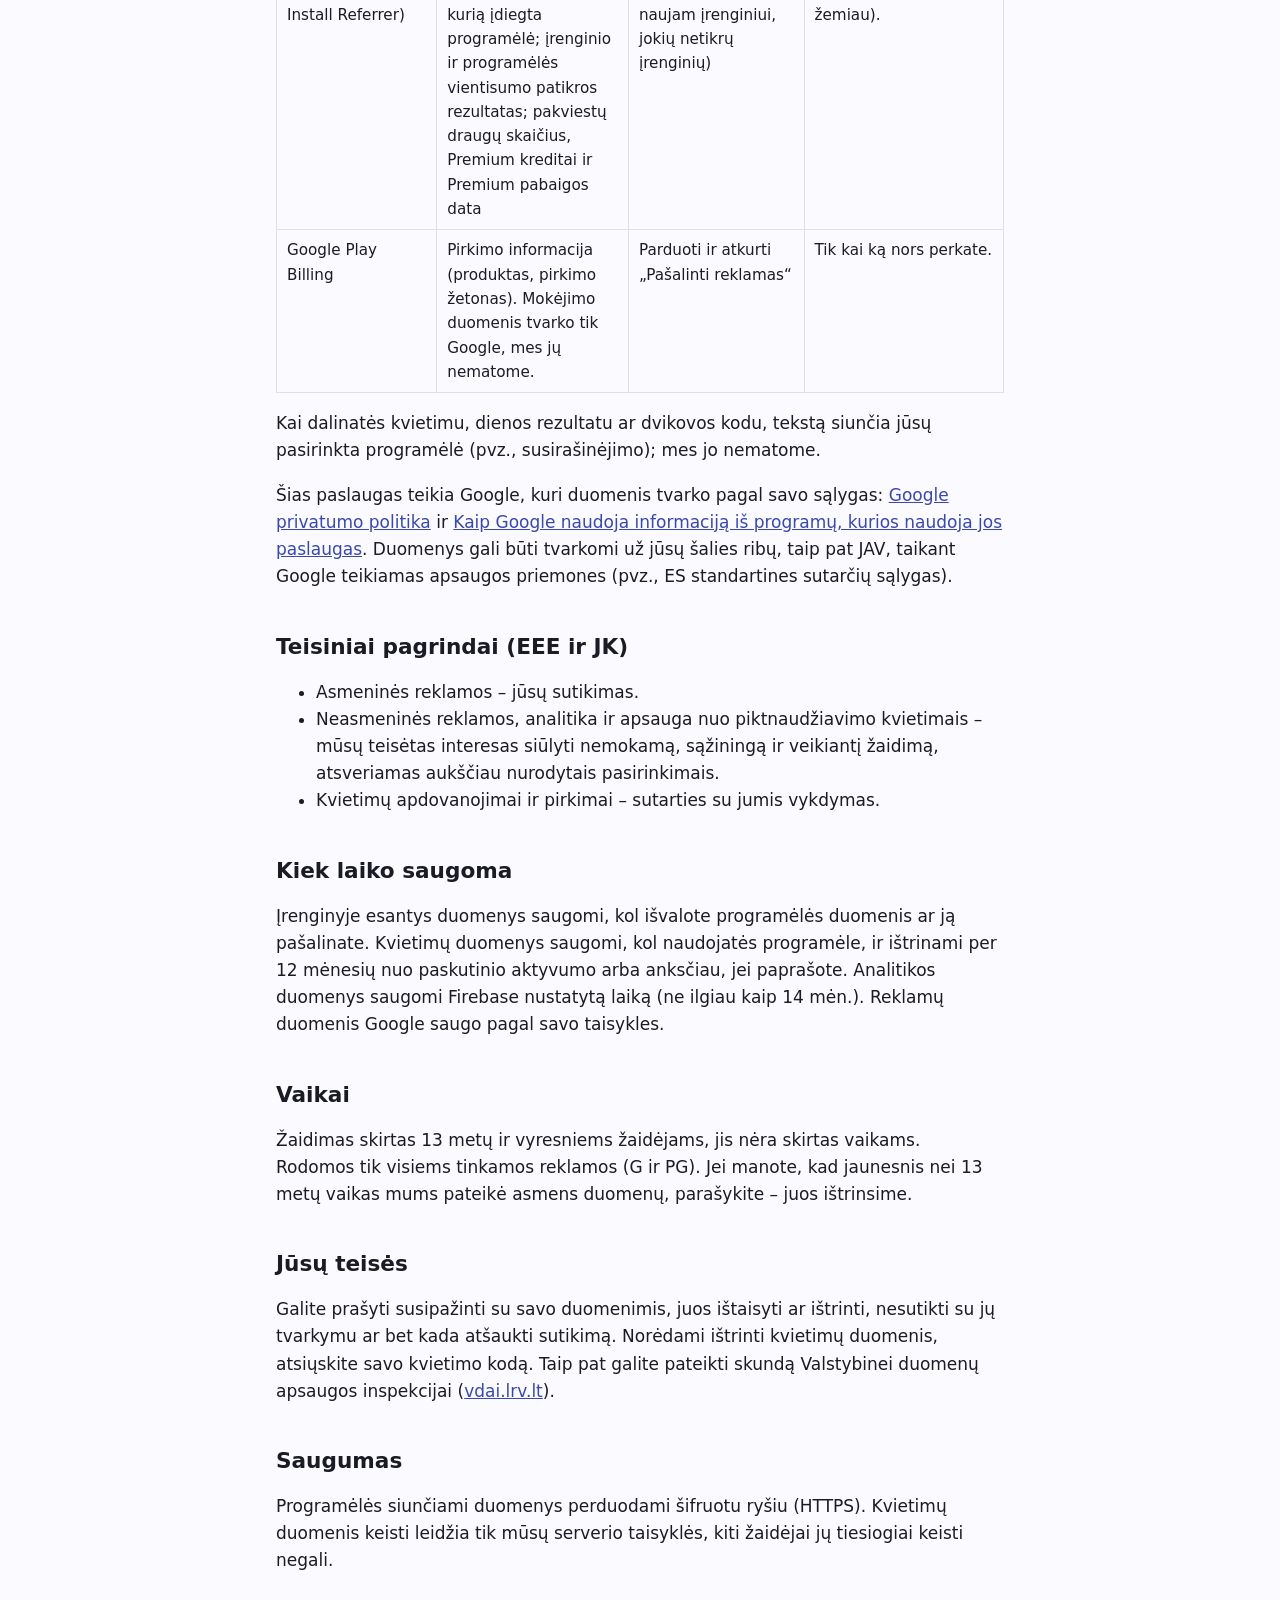
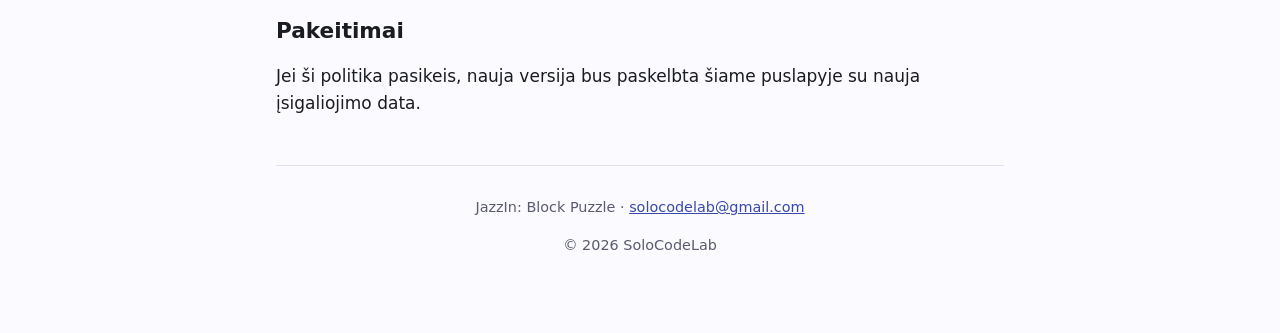
==== commit 78f9fa88: "Block Puzzle privacy policy: Firebase Analytics, effective 20 November 2026 Co-Authored-By: Claude S" ====
--- a/blocks-privacy.html
+++ b/blocks-privacy.html
@@ -13,7 +13,7 @@
   <nav class="lang"><a href="index.html">SoloCodeLab</a><a href="#lt">Lietuviškai</a></nav>
 
   <h1>Privacy Policy</h1>
-  <p class="muted">JazzIn: Block Puzzle (Android app, package <code>com.solocodelab.blockpuzzle</code>) · Effective 15 October 2026</p>
+  <p class="muted">JazzIn: Block Puzzle (Android app, package <code>com.solocodelab.blockpuzzle</code>) · Effective 20 November 2026</p>
 
   <p>JazzIn: Block Puzzle is a block puzzle game. We do not ask for your name, email, phone number,
     location, contacts or photos, and you do not need an account. This policy explains the little
@@ -39,6 +39,14 @@
         <em>Settings → Ads and privacy → Privacy settings (ad consent)</em>. Without consent you get
         limited, non-personalised ads. You can also reset or delete your advertising ID in Android
         settings. Buying “Remove ads” or having Premium stops ads.</td>
+    </tr>
+    <tr>
+      <td>Google Firebase Analytics</td>
+      <td>App instance ID, device model, OS version, country, app events (for example first open, sessions,
+        screens viewed)</td>
+      <td>Understanding how the game is used and which parts need improving</td>
+      <td>Analytics is anonymous and is not linked to your name or email. In the EEA, UK and Switzerland it follows
+        your ad consent choice (<em>Settings → Ads and privacy</em>).</td>
     </tr>
     <tr>
       <td>“Invite a friend” (Firebase Authentication, Cloud Firestore, Firebase App Check,
@@ -73,7 +81,7 @@
   <h2>Legal bases (EEA and UK)</h2>
   <ul>
     <li>Personalised ads: your consent.</li>
-    <li>Non-personalised ads and invite abuse prevention: our legitimate interest in offering a free,
+    <li>Non-personalised ads, analytics and invite abuse prevention: our legitimate interest in offering a free,
       fair and working game, balanced by the choices above.</li>
     <li>Invite rewards and purchases: performance of the contract with you.</li>
   </ul>
@@ -81,7 +89,8 @@
   <h2>How long data is kept</h2>
   <p>Data on your device stays until you clear the app's data or uninstall it. Invite data is kept
     while you use the app and deleted within 12 months after your last activity, or sooner if you
-    ask. Google keeps ad data under its own policies.</p>
+    ask. Analytics data is kept for a limited period set in Firebase (no longer than 14 months).
+    Google keeps ad data under its own policies.</p>
 
   <h2>Children</h2>
   <p>The game is meant for players aged 13 and over and is not directed at children. Ads are limited
@@ -104,7 +113,7 @@
   <hr>
 
   <h1 id="lt">Privatumo politika</h1>
-  <p class="muted">JazzIn: Block Puzzle (Android programėlė, paketas <code>com.solocodelab.blockpuzzle</code>) · Galioja nuo 2026 m. spalio 15 d.</p>
+  <p class="muted">JazzIn: Block Puzzle (Android programėlė, paketas <code>com.solocodelab.blockpuzzle</code>) · Galioja nuo 2026 m. lapkričio 20 d.</p>
 
   <p>JazzIn: Block Puzzle – blokų dėlionės žaidimas. Mes neprašome jūsų vardo, el. pašto, telefono,
     buvimo vietos, kontaktų ar nuotraukų, paskyros kurti nereikia. Čia paaiškinta, kokius nedidelius
@@ -130,6 +139,14 @@
         <em>Nustatymai → Reklamos ir privatumas → Privatumo nustatymai (sutikimas reklamoms)</em>.
         Be sutikimo rodomos ribotos, neasmeninės reklamos. Reklamos ID galite atstatyti ar ištrinti
         Android nustatymuose. Įsigijus „Pašalinti reklamas“ ar turint Premium, reklamos nerodomos.</td>
+    </tr>
+    <tr>
+      <td>Google Firebase Analytics</td>
+      <td>Programėlės egzemplioriaus ID, įrenginio modelis, OS versija, šalis, žaidimo įvykiai (pvz., pirmas atidarymas,
+        sesijos, peržiūrėti ekranai)</td>
+      <td>Suprasti, kaip žaidimas naudojamas ir ką reikia tobulinti</td>
+      <td>Analitika anoniminė, nesiejama su jūsų vardu ar el. paštu. EEE, JK ir Šveicarijoje ji laikosi jūsų
+        sutikimo reklamoms pasirinkimo (<em>Nustatymai → Reklamos ir privatumas</em>).</td>
     </tr>
     <tr>
       <td>„Pakviesk draugą“ (Firebase Authentication, Cloud Firestore, Firebase App Check,
@@ -164,7 +181,7 @@
   <h2>Teisiniai pagrindai (EEE ir JK)</h2>
   <ul>
     <li>Asmeninės reklamos – jūsų sutikimas.</li>
-    <li>Neasmeninės reklamos ir apsauga nuo piktnaudžiavimo kvietimais – mūsų teisėtas interesas
+    <li>Neasmeninės reklamos, analitika ir apsauga nuo piktnaudžiavimo kvietimais – mūsų teisėtas interesas
       siūlyti nemokamą, sąžiningą ir veikiantį žaidimą, atsveriamas aukščiau nurodytais pasirinkimais.</li>
     <li>Kvietimų apdovanojimai ir pirkimai – sutarties su jumis vykdymas.</li>
   </ul>
@@ -172,7 +189,8 @@
   <h2>Kiek laiko saugoma</h2>
   <p>Įrenginyje esantys duomenys saugomi, kol išvalote programėlės duomenis ar ją pašalinate.
     Kvietimų duomenys saugomi, kol naudojatės programėle, ir ištrinami per 12 mėnesių nuo
-    paskutinio aktyvumo arba anksčiau, jei paprašote. Reklamų duomenis Google saugo pagal savo taisykles.</p>
+    paskutinio aktyvumo arba anksčiau, jei paprašote. Analitikos duomenys saugomi Firebase nustatytą laiką
+    (ne ilgiau kaip 14 mėn.). Reklamų duomenis Google saugo pagal savo taisykles.</p>
 
   <h2>Vaikai</h2>
   <p>Žaidimas skirtas 13 metų ir vyresniems žaidėjams, jis nėra skirtas vaikams. Rodomos tik visiems
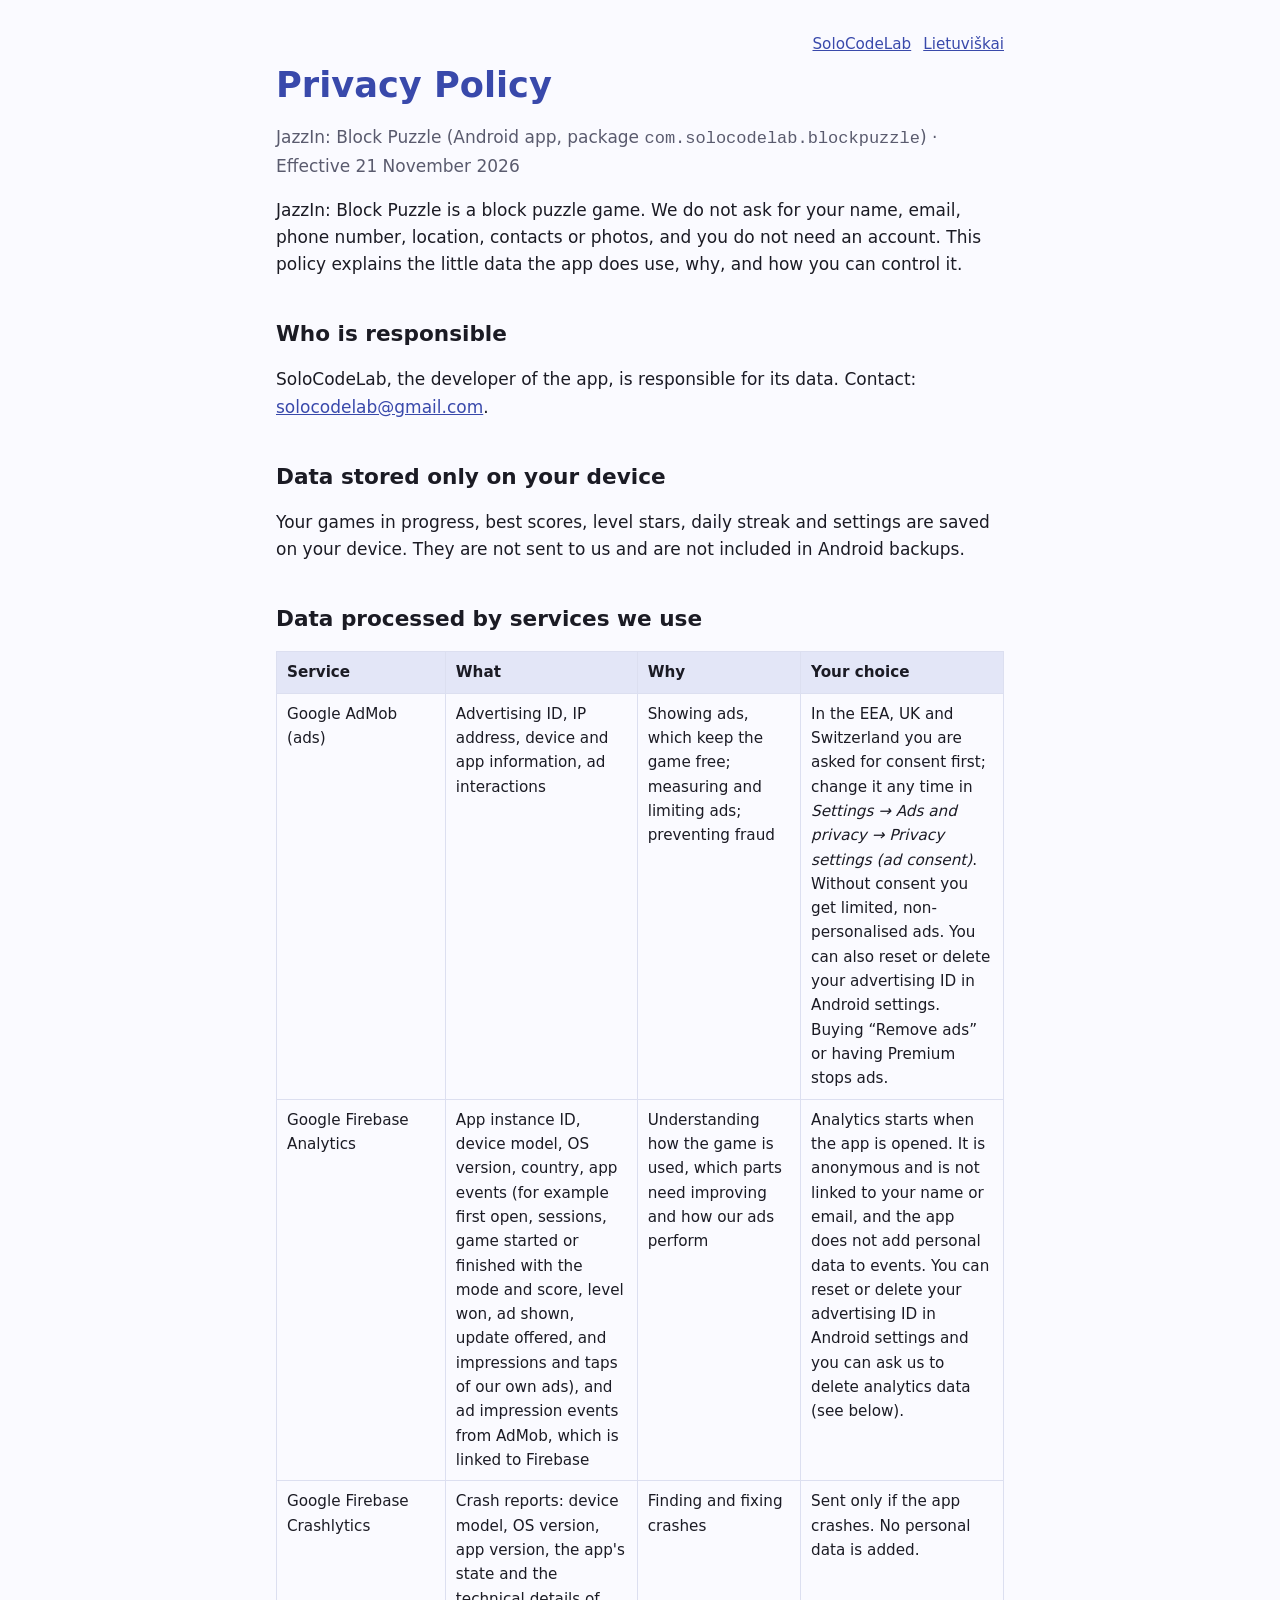
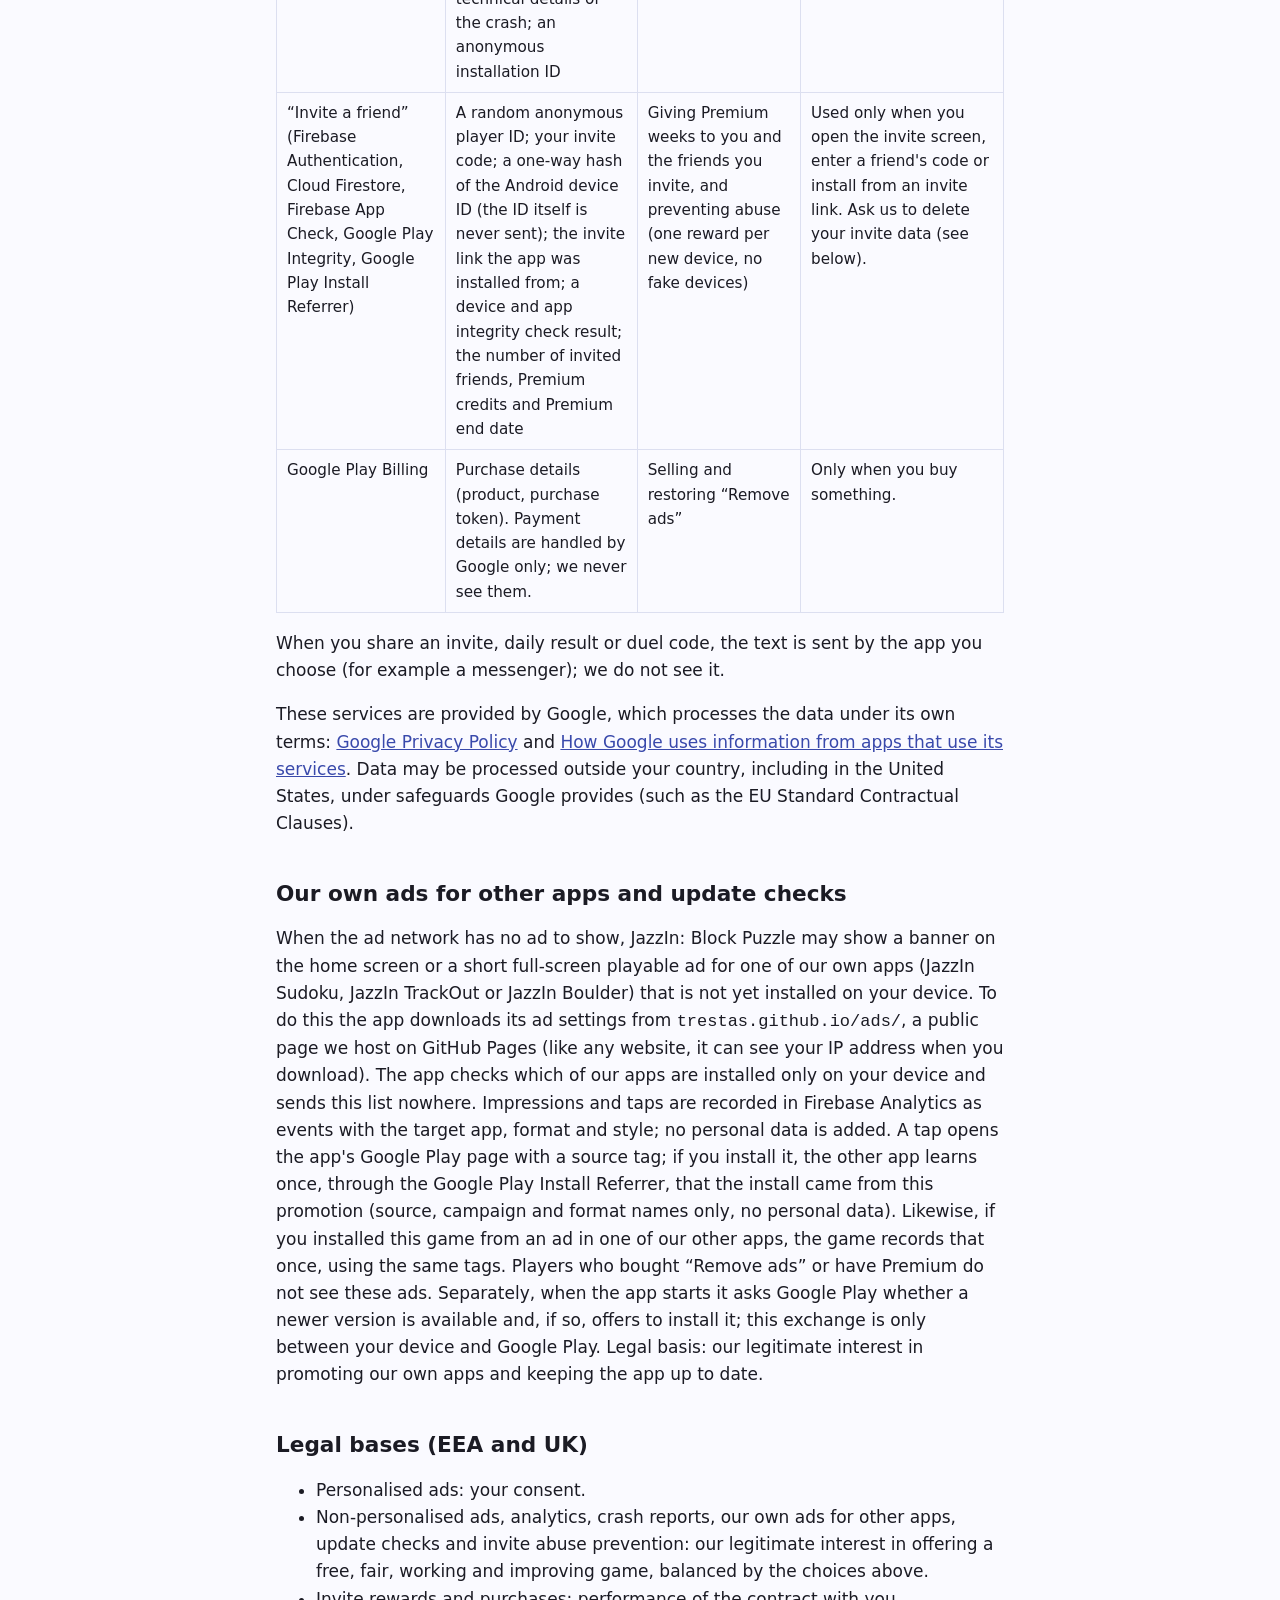
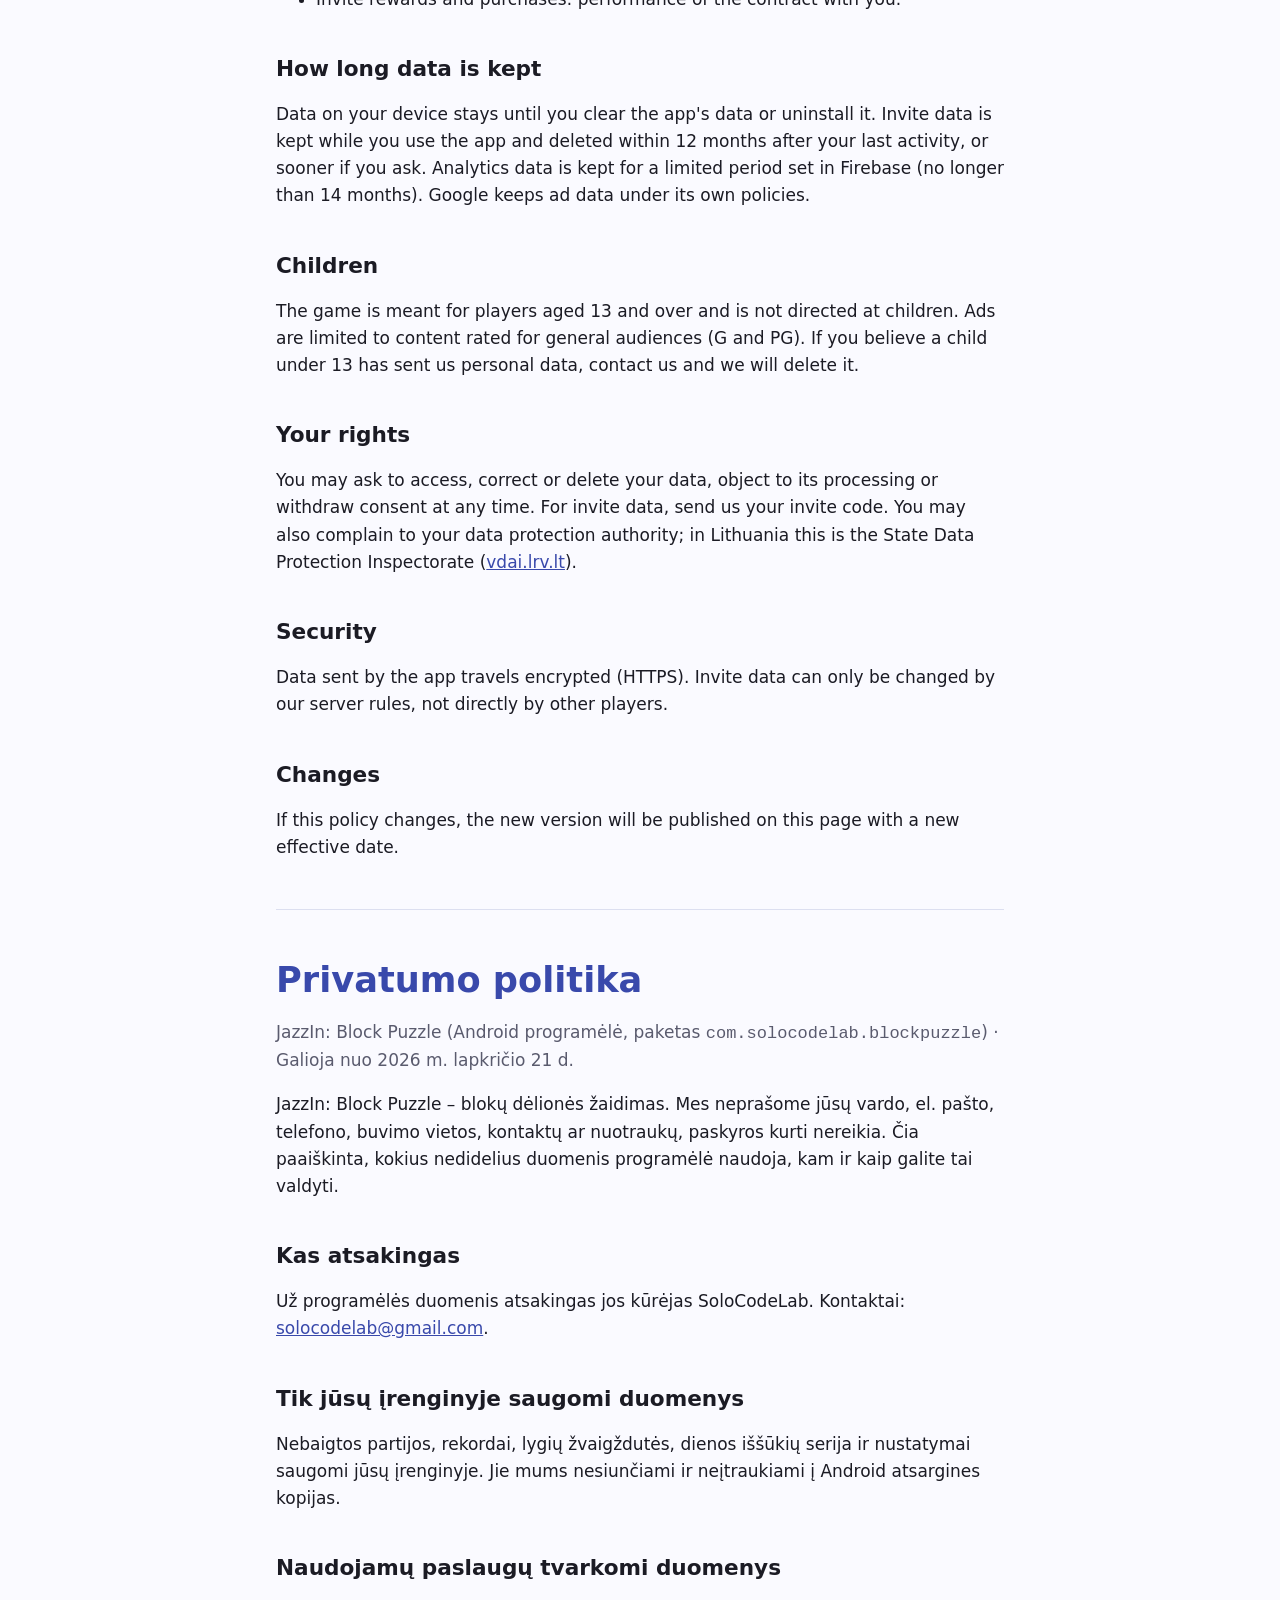
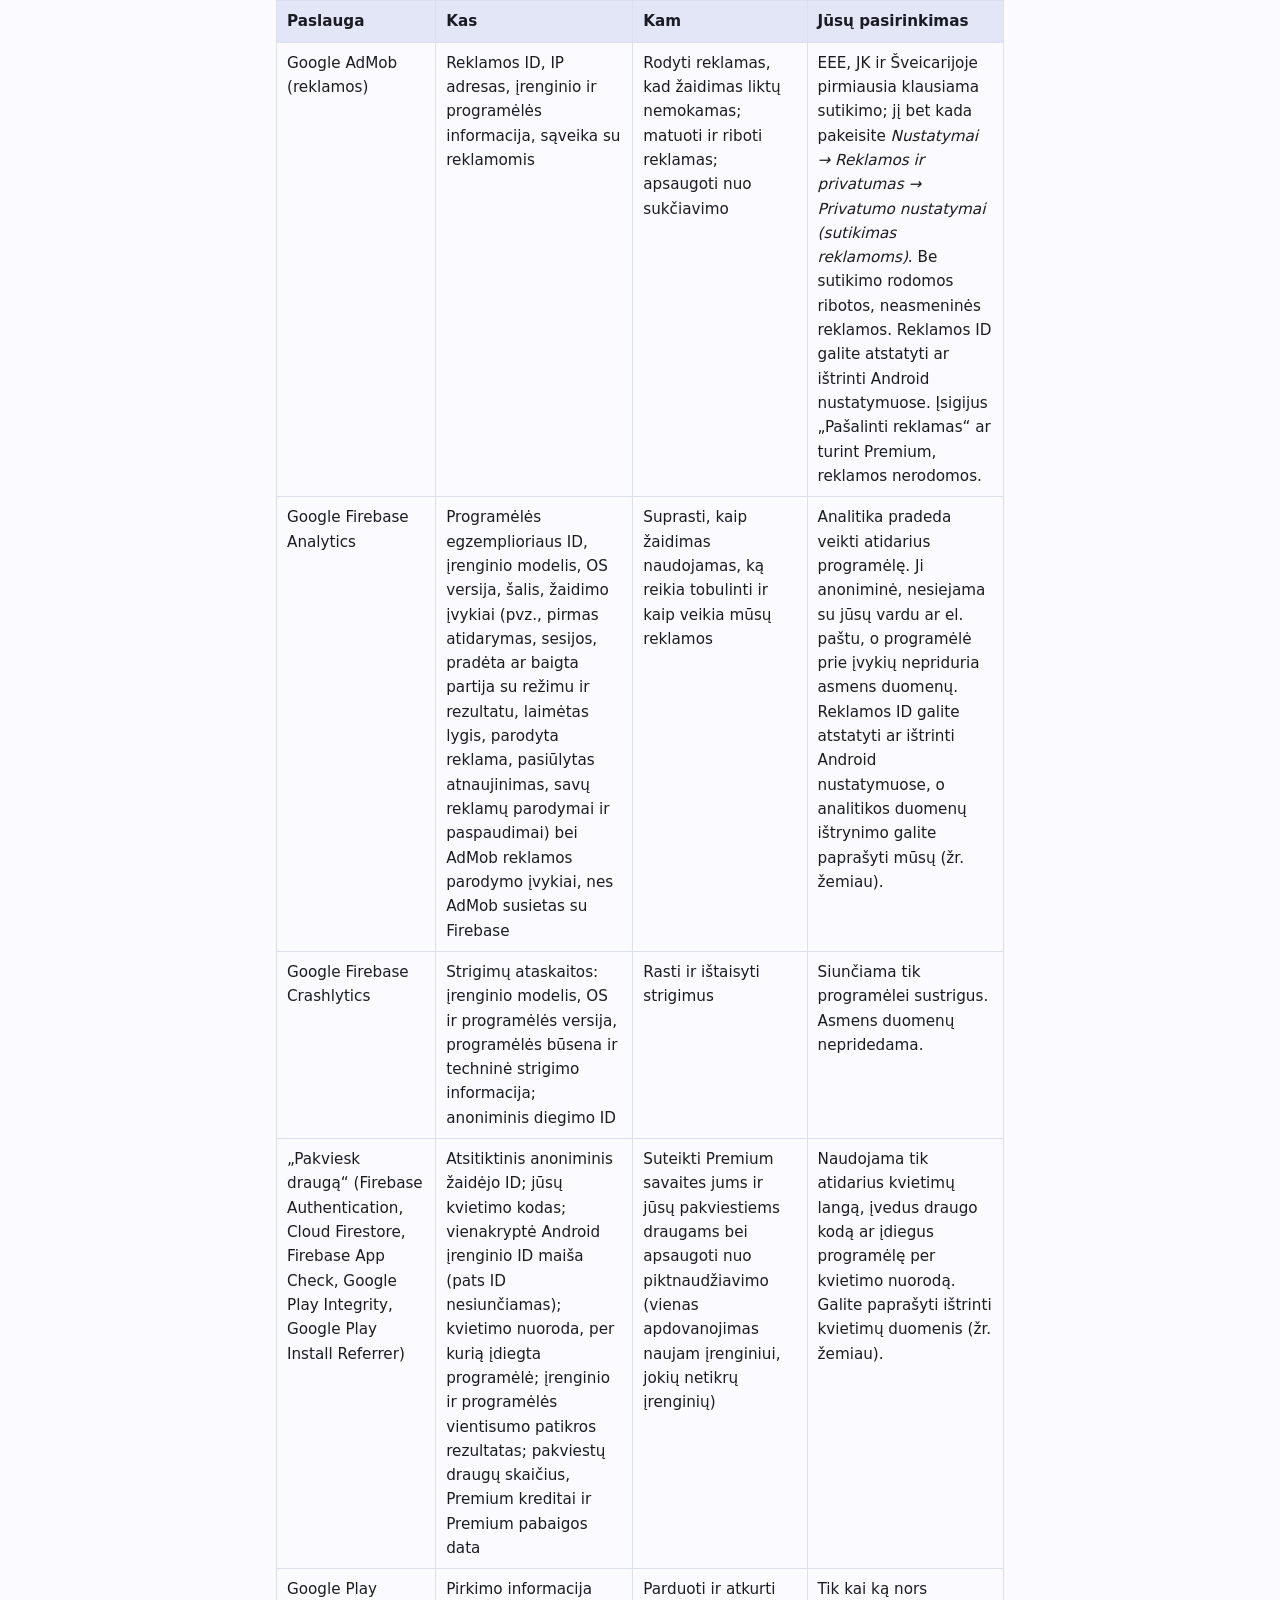
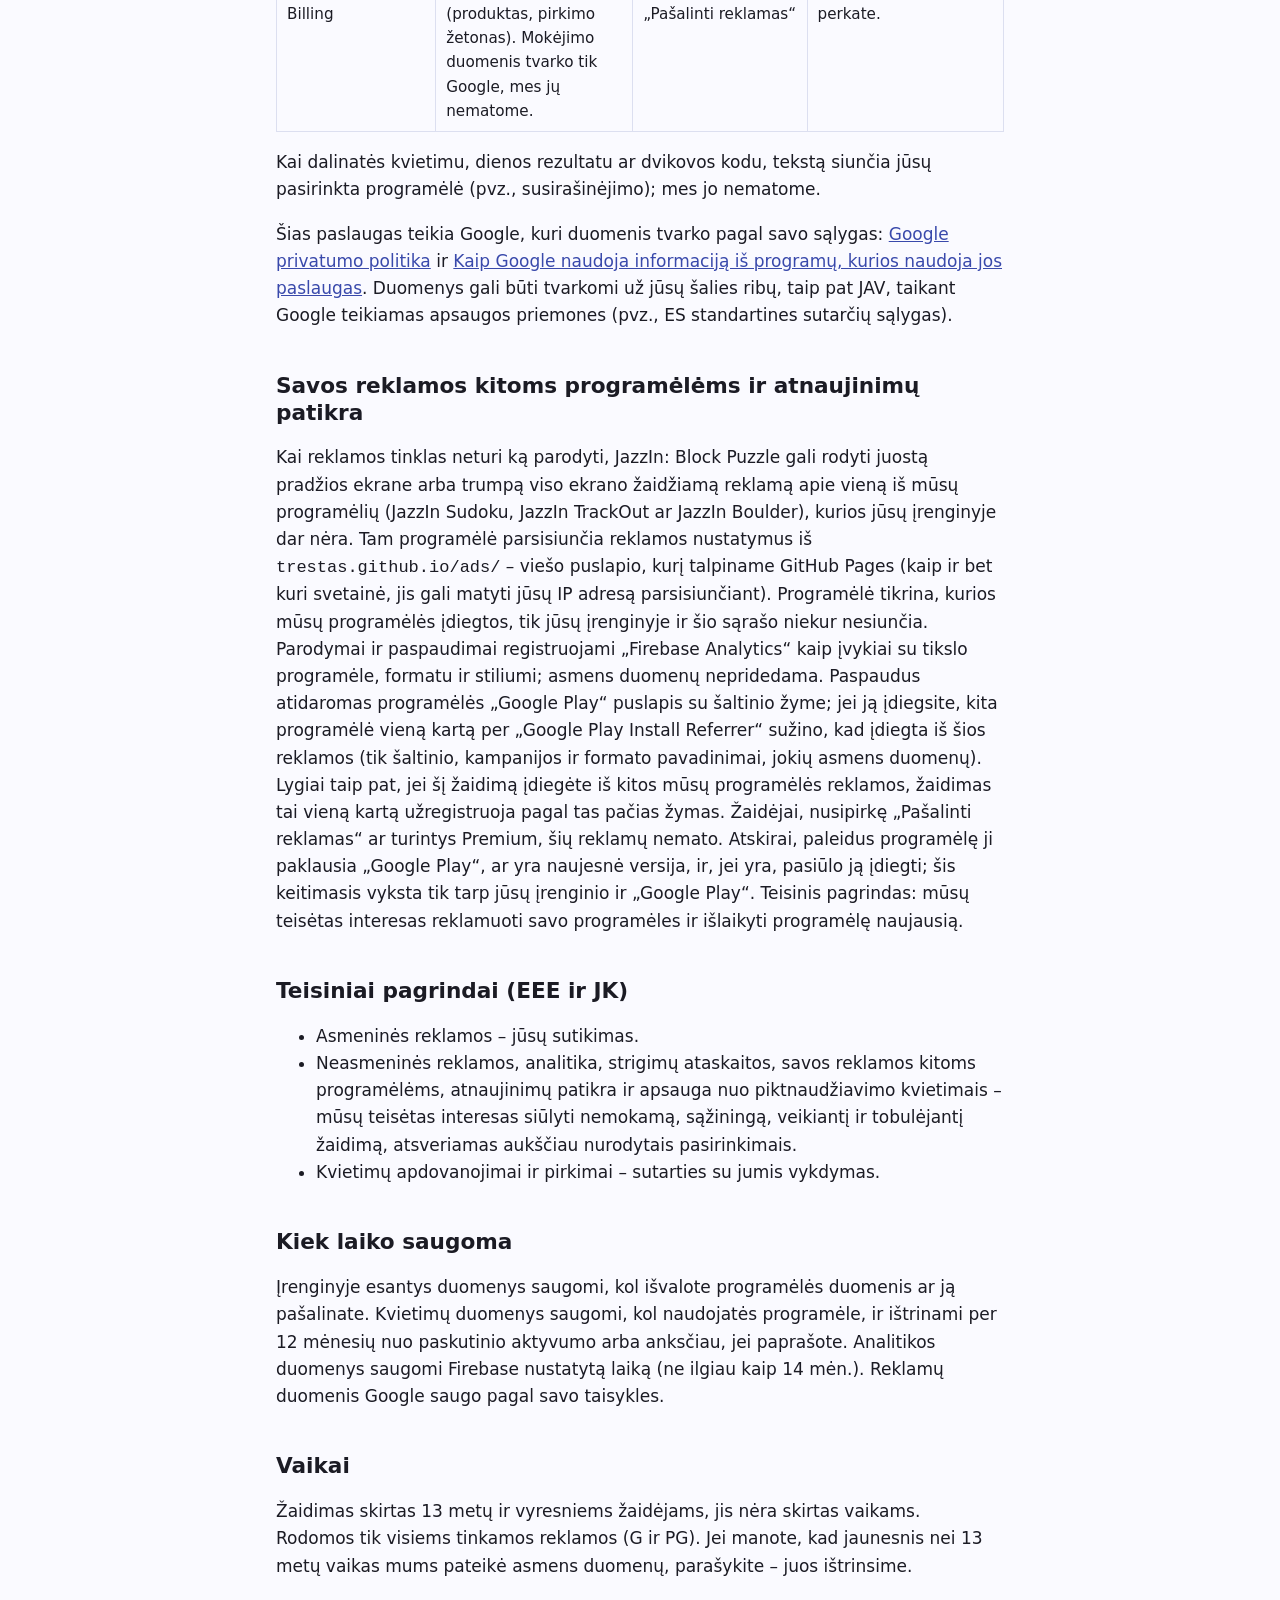
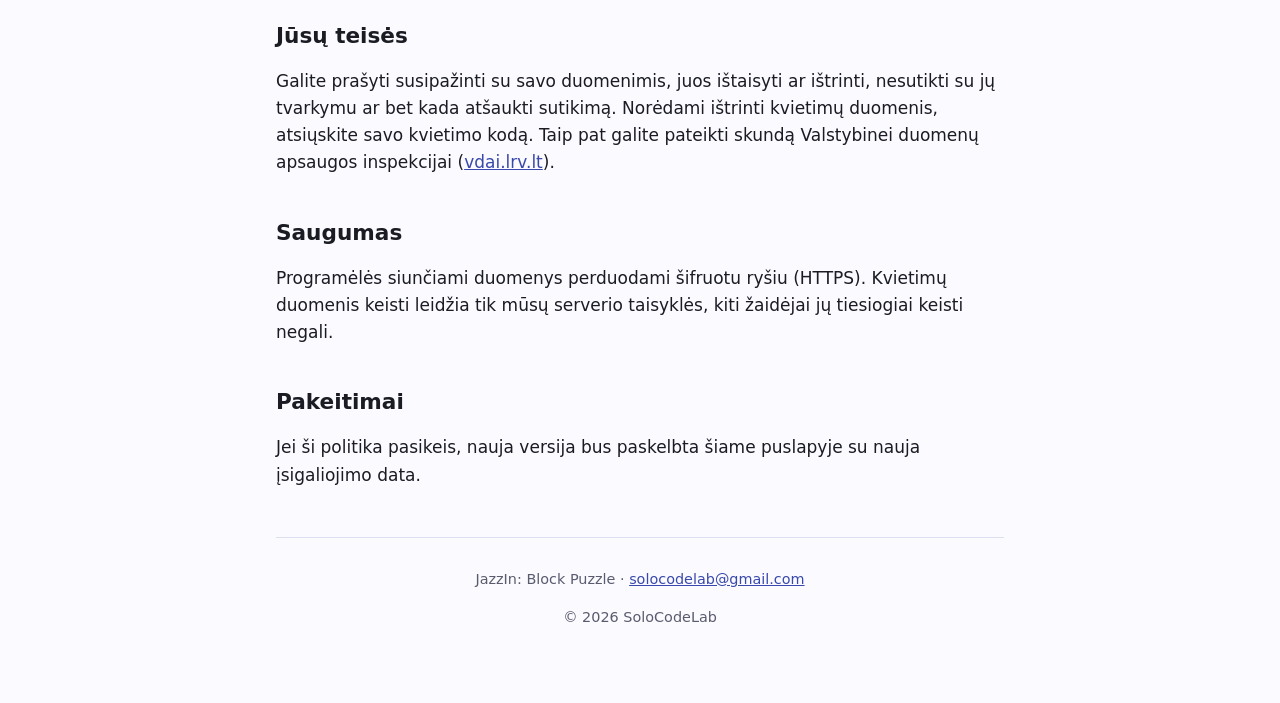
==== commit 1906cbe3: "Block Puzzle privacy: Analytics events, Crashlytics, own ads for other apps, update checks, effectiv" ====
--- a/blocks-privacy.html
+++ b/blocks-privacy.html
@@ -13,7 +13,7 @@
   <nav class="lang"><a href="index.html">SoloCodeLab</a><a href="#lt">Lietuviškai</a></nav>
 
   <h1>Privacy Policy</h1>
-  <p class="muted">JazzIn: Block Puzzle (Android app, package <code>com.solocodelab.blockpuzzle</code>) · Effective 20 November 2026</p>
+  <p class="muted">JazzIn: Block Puzzle (Android app, package <code>com.solocodelab.blockpuzzle</code>) · Effective 21 November 2026</p>
 
   <p>JazzIn: Block Puzzle is a block puzzle game. We do not ask for your name, email, phone number,
     location, contacts or photos, and you do not need an account. This policy explains the little
@@ -43,10 +43,19 @@
     <tr>
       <td>Google Firebase Analytics</td>
       <td>App instance ID, device model, OS version, country, app events (for example first open, sessions,
-        screens viewed)</td>
-      <td>Understanding how the game is used and which parts need improving</td>
-      <td>Analytics is anonymous and is not linked to your name or email. In the EEA, UK and Switzerland it follows
-        your ad consent choice (<em>Settings → Ads and privacy</em>).</td>
+        game started or finished with the mode and score, level won, ad shown, update offered, and impressions and
+        taps of our own ads), and ad impression events from AdMob, which is linked to Firebase</td>
+      <td>Understanding how the game is used, which parts need improving and how our ads perform</td>
+      <td>Analytics starts when the app is opened. It is anonymous and is not linked to your name or email, and the
+        app does not add personal data to events. You can reset or delete your advertising ID in Android settings
+        and you can ask us to delete analytics data (see below).</td>
+    </tr>
+    <tr>
+      <td>Google Firebase Crashlytics</td>
+      <td>Crash reports: device model, OS version, app version, the app's state and the technical details of the
+        crash; an anonymous installation ID</td>
+      <td>Finding and fixing crashes</td>
+      <td>Sent only if the app crashes. No personal data is added.</td>
     </tr>
     <tr>
       <td>“Invite a friend” (Firebase Authentication, Cloud Firestore, Firebase App Check,
@@ -78,11 +87,27 @@
     from apps that use its services</a>. Data may be processed outside your country, including in
     the United States, under safeguards Google provides (such as the EU Standard Contractual Clauses).</p>
 
+  <h2>Our own ads for other apps and update checks</h2>
+  <p>When the ad network has no ad to show, JazzIn: Block Puzzle may show a banner on the home screen or a short
+    full-screen playable ad for one of our own apps (JazzIn Sudoku, JazzIn TrackOut or JazzIn Boulder) that is not
+    yet installed on your device. To do this the app downloads its ad settings from
+    <code>trestas.github.io/ads/</code>, a public page we host on GitHub Pages (like any website, it can see your IP
+    address when you download). The app checks which of our apps are installed only on your device and sends this
+    list nowhere. Impressions and taps are recorded in Firebase Analytics as events with the target app, format and
+    style; no personal data is added. A tap opens the app's Google Play page with a source tag; if you install it,
+    the other app learns once, through the Google Play Install Referrer, that the install came from this promotion
+    (source, campaign and format names only, no personal data). Likewise, if you installed this game from an
+    ad in one of our other apps, the game records that once, using the same tags. Players who bought “Remove ads” or
+    have Premium do not see these ads. Separately, when the app starts it asks Google Play whether a newer version
+    is available and, if so, offers to install it; this exchange is only between your device and Google Play.
+    Legal basis: our legitimate interest in promoting our own apps and keeping the app up to date.</p>
+
   <h2>Legal bases (EEA and UK)</h2>
   <ul>
     <li>Personalised ads: your consent.</li>
-    <li>Non-personalised ads, analytics and invite abuse prevention: our legitimate interest in offering a free,
-      fair and working game, balanced by the choices above.</li>
+    <li>Non-personalised ads, analytics, crash reports, our own ads for other apps, update checks and invite abuse
+      prevention: our legitimate interest in offering a free, fair, working and improving game, balanced by the
+      choices above.</li>
     <li>Invite rewards and purchases: performance of the contract with you.</li>
   </ul>
 
@@ -113,7 +138,7 @@
   <hr>
 
   <h1 id="lt">Privatumo politika</h1>
-  <p class="muted">JazzIn: Block Puzzle (Android programėlė, paketas <code>com.solocodelab.blockpuzzle</code>) · Galioja nuo 2026 m. lapkričio 20 d.</p>
+  <p class="muted">JazzIn: Block Puzzle (Android programėlė, paketas <code>com.solocodelab.blockpuzzle</code>) · Galioja nuo 2026 m. lapkričio 21 d.</p>
 
   <p>JazzIn: Block Puzzle – blokų dėlionės žaidimas. Mes neprašome jūsų vardo, el. pašto, telefono,
     buvimo vietos, kontaktų ar nuotraukų, paskyros kurti nereikia. Čia paaiškinta, kokius nedidelius
@@ -143,10 +168,20 @@
     <tr>
       <td>Google Firebase Analytics</td>
       <td>Programėlės egzemplioriaus ID, įrenginio modelis, OS versija, šalis, žaidimo įvykiai (pvz., pirmas atidarymas,
-        sesijos, peržiūrėti ekranai)</td>
-      <td>Suprasti, kaip žaidimas naudojamas ir ką reikia tobulinti</td>
-      <td>Analitika anoniminė, nesiejama su jūsų vardu ar el. paštu. EEE, JK ir Šveicarijoje ji laikosi jūsų
-        sutikimo reklamoms pasirinkimo (<em>Nustatymai → Reklamos ir privatumas</em>).</td>
+        sesijos, pradėta ar baigta partija su režimu ir rezultatu, laimėtas lygis, parodyta reklama, pasiūlytas
+        atnaujinimas, savų reklamų parodymai ir paspaudimai) bei AdMob reklamos parodymo įvykiai, nes AdMob susietas su
+        Firebase</td>
+      <td>Suprasti, kaip žaidimas naudojamas, ką reikia tobulinti ir kaip veikia mūsų reklamos</td>
+      <td>Analitika pradeda veikti atidarius programėlę. Ji anoniminė, nesiejama su jūsų vardu ar el. paštu, o
+        programėlė prie įvykių nepriduria asmens duomenų. Reklamos ID galite atstatyti ar ištrinti Android
+        nustatymuose, o analitikos duomenų ištrynimo galite paprašyti mūsų (žr. žemiau).</td>
+    </tr>
+    <tr>
+      <td>Google Firebase Crashlytics</td>
+      <td>Strigimų ataskaitos: įrenginio modelis, OS ir programėlės versija, programėlės būsena ir techninė
+        strigimo informacija; anoniminis diegimo ID</td>
+      <td>Rasti ir ištaisyti strigimus</td>
+      <td>Siunčiama tik programėlei sustrigus. Asmens duomenų nepridedama.</td>
     </tr>
     <tr>
       <td>„Pakviesk draugą“ (Firebase Authentication, Cloud Firestore, Firebase App Check,
@@ -178,11 +213,28 @@
     iš programų, kurios naudoja jos paslaugas</a>. Duomenys gali būti tvarkomi už jūsų šalies ribų,
     taip pat JAV, taikant Google teikiamas apsaugos priemones (pvz., ES standartines sutarčių sąlygas).</p>
 
+  <h2>Savos reklamos kitoms programėlėms ir atnaujinimų patikra</h2>
+  <p>Kai reklamos tinklas neturi ką parodyti, JazzIn: Block Puzzle gali rodyti juostą pradžios ekrane arba trumpą viso
+    ekrano žaidžiamą reklamą apie vieną iš mūsų programėlių (JazzIn Sudoku, JazzIn TrackOut ar JazzIn Boulder), kurios
+    jūsų įrenginyje dar nėra. Tam programėlė parsisiunčia reklamos nustatymus iš
+    <code>trestas.github.io/ads/</code> – viešo puslapio, kurį talpiname GitHub Pages (kaip ir bet kuri svetainė, jis
+    gali matyti jūsų IP adresą parsisiunčiant). Programėlė tikrina, kurios mūsų programėlės įdiegtos, tik jūsų
+    įrenginyje ir šio sąrašo niekur nesiunčia. Parodymai ir paspaudimai registruojami „Firebase Analytics“ kaip įvykiai
+    su tikslo programėle, formatu ir stiliumi; asmens duomenų nepridedama. Paspaudus atidaromas programėlės „Google
+    Play“ puslapis su šaltinio žyme; jei ją įdiegsite, kita programėlė vieną kartą per „Google Play Install Referrer“
+    sužino, kad įdiegta iš šios reklamos (tik šaltinio, kampanijos ir formato pavadinimai, jokių asmens duomenų).
+    Lygiai taip pat, jei šį žaidimą įdiegėte iš kitos mūsų programėlės reklamos, žaidimas tai vieną kartą užregistruoja
+    pagal tas pačias žymas. Žaidėjai, nusipirkę „Pašalinti reklamas“ ar turintys Premium, šių reklamų nemato. Atskirai,
+    paleidus programėlę ji paklausia „Google Play“, ar yra naujesnė versija, ir, jei yra, pasiūlo ją įdiegti; šis
+    keitimasis vyksta tik tarp jūsų įrenginio ir „Google Play“. Teisinis pagrindas: mūsų teisėtas interesas reklamuoti
+    savo programėles ir išlaikyti programėlę naujausią.</p>
+
   <h2>Teisiniai pagrindai (EEE ir JK)</h2>
   <ul>
     <li>Asmeninės reklamos – jūsų sutikimas.</li>
-    <li>Neasmeninės reklamos, analitika ir apsauga nuo piktnaudžiavimo kvietimais – mūsų teisėtas interesas
-      siūlyti nemokamą, sąžiningą ir veikiantį žaidimą, atsveriamas aukščiau nurodytais pasirinkimais.</li>
+    <li>Neasmeninės reklamos, analitika, strigimų ataskaitos, savos reklamos kitoms programėlėms, atnaujinimų patikra ir
+      apsauga nuo piktnaudžiavimo kvietimais – mūsų teisėtas interesas siūlyti nemokamą, sąžiningą, veikiantį ir
+      tobulėjantį žaidimą, atsveriamas aukščiau nurodytais pasirinkimais.</li>
     <li>Kvietimų apdovanojimai ir pirkimai – sutarties su jumis vykdymas.</li>
   </ul>
 
